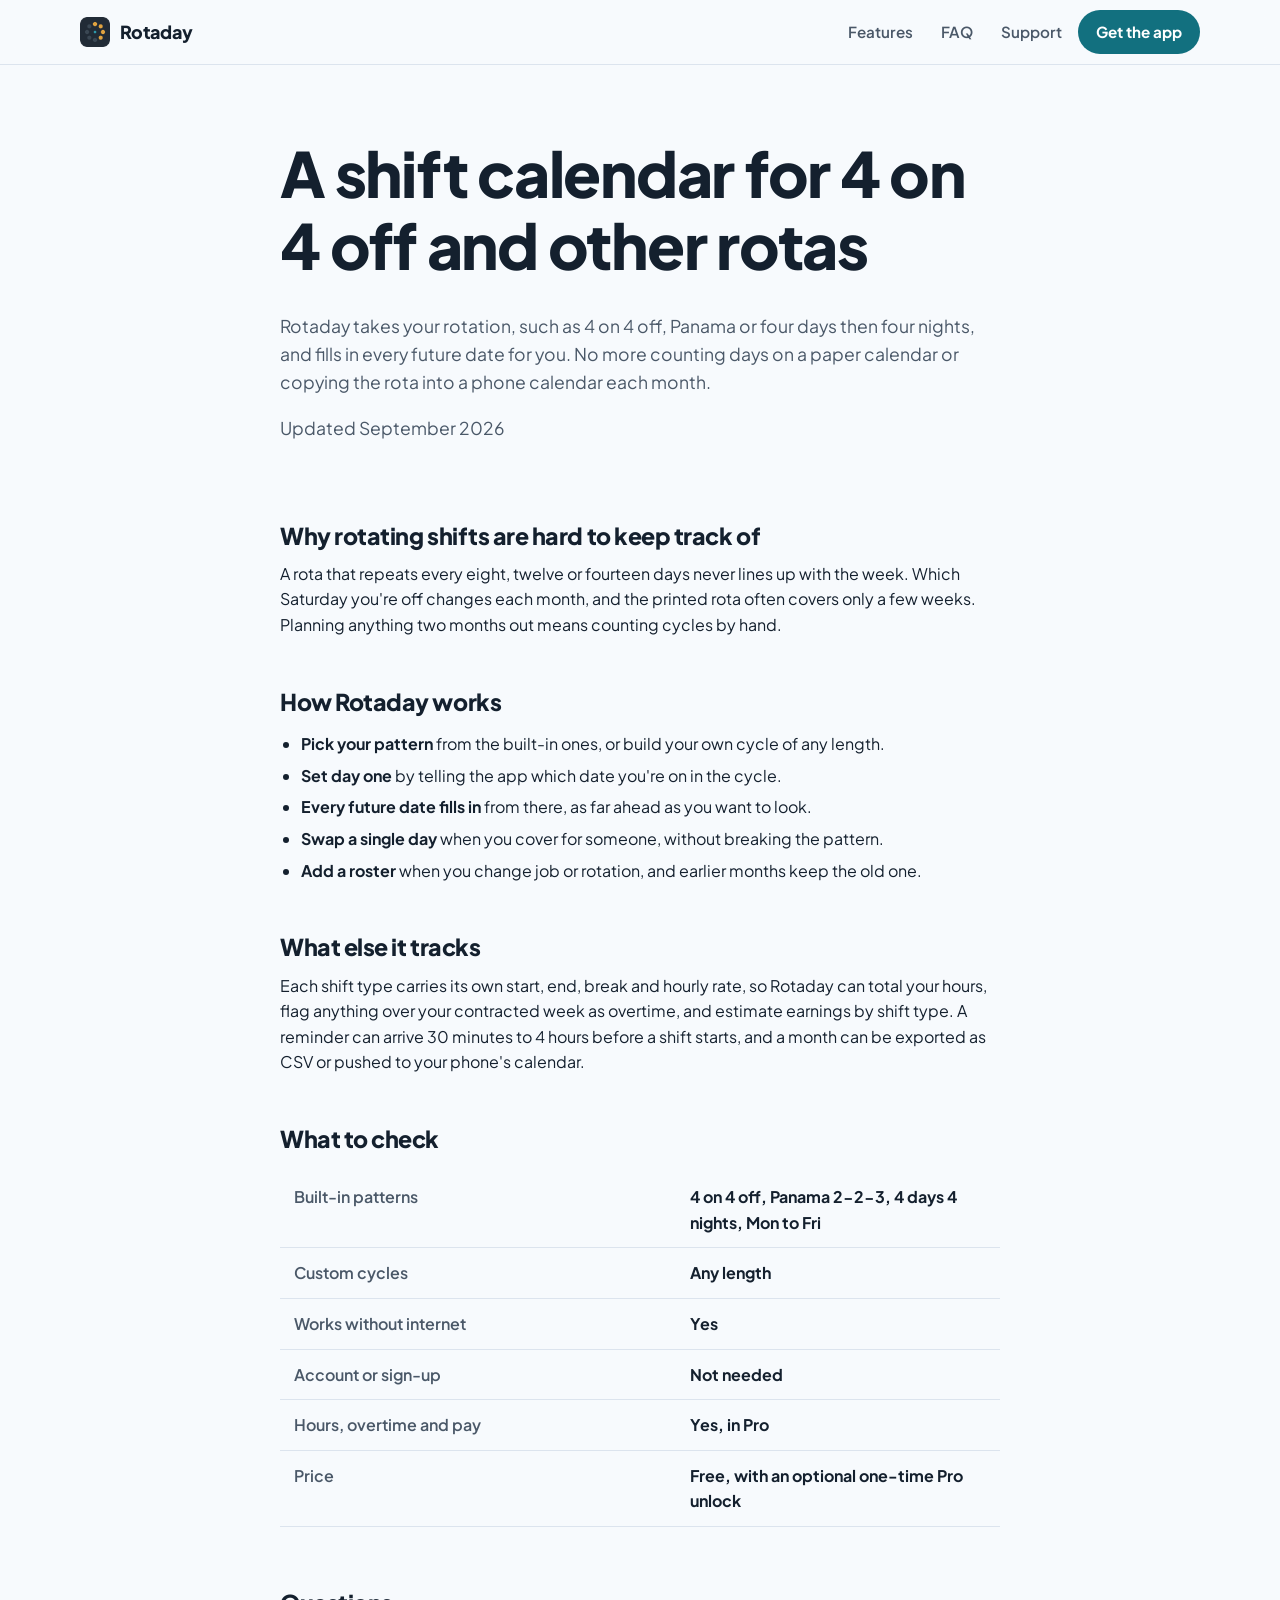
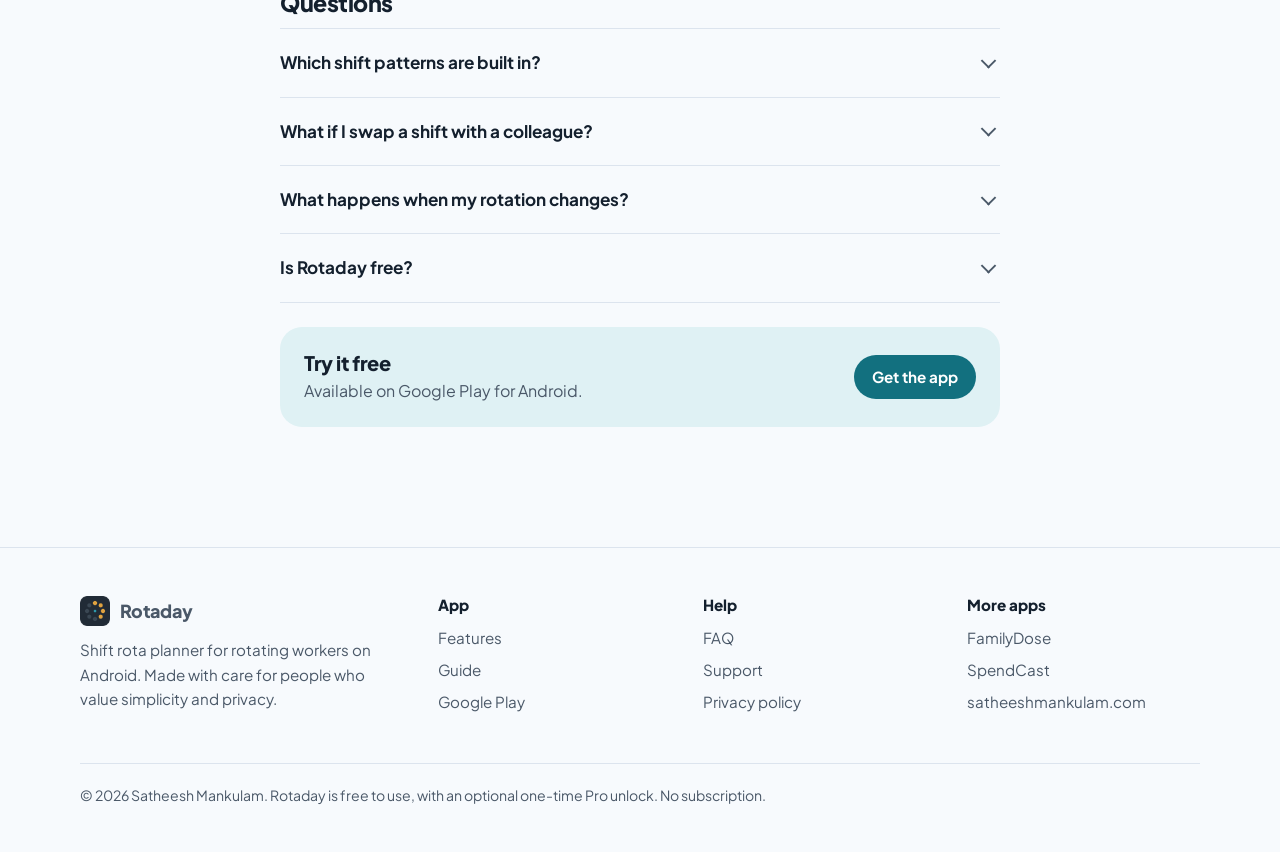
==== 4-on-4-off-shift-calendar-app/index.html @ e4aebf41 "Add files via upload" ====
<!doctype html>
<html lang="en">
<head>
<meta charset="utf-8">
<meta name="viewport" content="width=device-width, initial-scale=1">
<title>A 4 on 4 off shift calendar app for rotating shifts – Rotaday</title>
<meta name="description" content="Rotaday turns your shift pattern into a calendar that runs years ahead: 4 on 4 off, Panama, days and nights. Reminders, hours, overtime and pay. Offline, no account.">
<link rel="canonical" href="https://rotaday.netlify.app/4-on-4-off-shift-calendar-app/">
<meta name="theme-color" content="#F7FAFD" media="(prefers-color-scheme: light)">
<meta name="theme-color" content="#0D1520" media="(prefers-color-scheme: dark)">
<link rel="icon" type="image/png" sizes="48x48" href="/assets/favicon-48.png">
<link rel="apple-touch-icon" href="/assets/apple-touch-icon.png">
<meta property="og:type" content="website">
<meta property="og:site_name" content="Rotaday">
<meta property="og:title" content="A 4 on 4 off shift calendar app for rotating shifts – Rotaday">
<meta property="og:description" content="Rotaday turns your shift pattern into a calendar that runs years ahead: 4 on 4 off, Panama, days and nights. Reminders, hours, overtime and pay. Offline, no account.">
<meta property="og:url" content="https://rotaday.netlify.app/4-on-4-off-shift-calendar-app/">
<meta property="og:image" content="https://rotaday.netlify.app/assets/og-image.png">
<meta name="twitter:card" content="summary_large_image">
<link rel="preconnect" href="https://fonts.googleapis.com">
<link rel="preconnect" href="https://fonts.gstatic.com" crossorigin>
<link rel="stylesheet" href="https://fonts.googleapis.com/css2?family=Plus+Jakarta+Sans:wght@400;600;700;800&display=swap">
<link rel="stylesheet" href="/assets/site.css">
<script src="/assets/analytics.js" defer></script>
<script type="application/ld+json">{"@context": "https://schema.org", "@type": "FAQPage", "mainEntity": [{"@type": "Question", "name": "Which shift patterns are built in?", "acceptedAnswer": {"@type": "Answer", "text": "4 on 4 off, Panama (2-2-3), four days then four nights, and Monday to Friday. You can also build a cycle of any length yourself."}}, {"@type": "Question", "name": "What if I swap a shift with a colleague?", "acceptedAnswer": {"@type": "Answer", "text": "Tap that date and pick a different shift type, or mark it off. Only that day changes; the pattern carries on."}}, {"@type": "Question", "name": "What happens when my rotation changes?", "acceptedAnswer": {"@type": "Answer", "text": "Add a new roster from the date the change starts. Earlier months keep showing the old pattern, so your history stays correct."}}, {"@type": "Question", "name": "Is Rotaday free?", "acceptedAnswer": {"@type": "Answer", "text": "The app is free to use. Reports, which cover hours, overtime and earnings, are part of a one-time Pro unlock, with no subscription."}}]}</script><script type="application/ld+json">{"@context": "https://schema.org", "@type": "Article", "headline": "A shift calendar for 4 on 4 off and other rotas", "description": "Rotaday turns your shift pattern into a calendar that runs years ahead: 4 on 4 off, Panama, days and nights. Reminders, hours, overtime and pay. Offline, no account.", "dateModified": "2026-09-18", "mainEntityOfPage": "https://rotaday.netlify.app/4-on-4-off-shift-calendar-app/", "author": {"@type": "Person", "name": "Satheesh Mankulam", "url": "https://satheeshmankulam.com"}}</script>
</head>
<body>
<a class="skip" href="#main">Skip to content</a>
<header class="site-header">
  <div class="wrap header-row">
    <a class="brand" href="/"><img src="/assets/logo-96.png" alt="" width="30" height="30">Rotaday</a>
    <button class="menu-btn" type="button" aria-expanded="false" aria-controls="site-nav">
      <span class="sr-only">Menu</span>
      <svg width="22" height="22" viewBox="0 0 24 24" fill="none" stroke="currentColor" stroke-width="2.2" stroke-linecap="round" aria-hidden="true"><line x1="4" y1="7" x2="20" y2="7"/><line x1="4" y1="12" x2="20" y2="12"/><line x1="4" y1="17" x2="20" y2="17"/></svg>
    </button>
    <nav class="nav" id="site-nav" aria-label="Main"><a href="/#features">Features</a><a href="/faq/">FAQ</a><a href="/support/">Support</a>
      <a class="btn" href="https://play.google.com/store/apps/details?id=com.satheesh.roster" rel="noopener">Get the app</a>
    </nav>
  </div>
</header>
<main id="main">
  <article>
    <div class="narrow page-head">
      <h1>A shift calendar for 4 on 4 off and other rotas</h1>
      <p class="lead-answer">Rotaday takes your rotation, such as 4 on 4 off, Panama or four days then four nights, and fills in every future date for you. No more counting days on a paper calendar or copying the rota into a phone calendar each month.</p>
      <p class="meta">Updated September 2026</p>
    </div>
    <div class="narrow prose">
      <h2>Why rotating shifts are hard to keep track of</h2><p>A rota that repeats every eight, twelve or fourteen days never lines up with the week. Which Saturday you're off changes each month, and the printed rota often covers only a few weeks. Planning anything two months out means counting cycles by hand.</p><h2>How Rotaday works</h2><ul><li><strong>Pick your pattern</strong> from the built-in ones, or build your own cycle of any length.</li><li><strong>Set day one</strong> by telling the app which date you're on in the cycle.</li><li><strong>Every future date fills in</strong> from there, as far ahead as you want to look.</li><li><strong>Swap a single day</strong> when you cover for someone, without breaking the pattern.</li><li><strong>Add a roster</strong> when you change job or rotation, and earlier months keep the old one.</li></ul><h2>What else it tracks</h2><p>Each shift type carries its own start, end, break and hourly rate, so Rotaday can total your hours, flag anything over your contracted week as overtime, and estimate earnings by shift type. A reminder can arrive 30 minutes to 4 hours before a shift starts, and a month can be exported as CSV or pushed to your phone's calendar.</p>
      <h2>What to check</h2>
      <div class="table-wrap"><table class="checklist"><tbody><tr><th scope="row">Built-in patterns</th><td>4 on 4 off, Panama 2-2-3, 4 days 4 nights, Mon to Fri</td></tr><tr><th scope="row">Custom cycles</th><td>Any length</td></tr><tr><th scope="row">Works without internet</th><td>Yes</td></tr><tr><th scope="row">Account or sign-up</th><td>Not needed</td></tr><tr><th scope="row">Hours, overtime and pay</th><td>Yes, in Pro</td></tr><tr><th scope="row">Price</th><td>Free, with an optional one-time Pro unlock</td></tr></tbody></table></div>
      <h2>Questions</h2>
      <div class="faq"><details><summary>Which shift patterns are built in?</summary><div class="answer"><p>4 on 4 off, Panama (2-2-3), four days then four nights, and Monday to Friday. You can also build a cycle of any length yourself.</p></div></details><details><summary>What if I swap a shift with a colleague?</summary><div class="answer"><p>Tap that date and pick a different shift type, or mark it off. Only that day changes; the pattern carries on.</p></div></details><details><summary>What happens when my rotation changes?</summary><div class="answer"><p>Add a new roster from the date the change starts. Earlier months keep showing the old pattern, so your history stays correct.</p></div></details><details><summary>Is Rotaday free?</summary><div class="answer"><p>The app is free to use. Reports, which cover hours, overtime and earnings, are part of a one-time Pro unlock, with no subscription.</p></div></details></div>
      <div class="contact-card"><div><h2>Try it free</h2><p>Available on Google Play for Android.</p></div>
      <a class="btn" href="https://play.google.com/store/apps/details?id=com.satheesh.roster" rel="noopener">Get the app</a></div>
    </div>
  </article>
</main>
<footer class="site-footer">
  <div class="wrap">
    <div class="footer-grid">
      <div>
        <a class="brand" href="/"><img src="/assets/logo-96.png" alt="" width="30" height="30">Rotaday</a>
        <p class="about" style="margin-top:12px">Shift rota planner for rotating workers on Android. Made with care for people who value simplicity and privacy.</p>
      </div>
      <div><h2>App</h2><ul>
        <li><a href="/#features">Features</a></li>
        <li><a href="/4-on-4-off-shift-calendar-app/">Guide</a></li>
        <li><a href="https://play.google.com/store/apps/details?id=com.satheesh.roster" rel="noopener">Google Play</a></li>
      </ul></div>
      <div><h2>Help</h2><ul>
        <li><a href="/faq/">FAQ</a></li>
        <li><a href="/support/">Support</a></li>
        <li><a href="/privacy/">Privacy policy</a></li>
      </ul></div>
      <div><h2>More apps</h2><ul><li><a href="https://play.google.com/store/apps/details?id=com.familydose.app" rel="noopener">FamilyDose</a></li><li><a href="https://play.google.com/store/apps/details?id=com.satheesh.spendcast" rel="noopener">SpendCast</a></li>
        <li><a href="https://satheeshmankulam.com" rel="noopener">satheeshmankulam.com</a></li>
      </ul></div>
    </div>
    <p class="footer-base">&copy; <span data-year>2026</span> Satheesh Mankulam. Rotaday is free to use, with an optional one-time Pro unlock. No subscription.</p>
  </div>
</footer>
<script src="/assets/site.js" defer></script>
</body>
</html>
---- assets/site.css ----
/* =========================================================
   FamilyDose website — shared styles
   Colours come from the app (blue #2196F3) and the logo (red/green).
   Edit the tokens below to re-theme every page at once.
   ========================================================= */

:root {
  --paper: #F7FAFD;
  --surface: #FFFFFF;
  --ink: #14202E;
  --ink-2: #4A5868;
  --line: #DCE4EE;
  --brand: #2E9AAE;
  --link: #12707F;
  --btn-bg: #12707F;
  --btn-ink: #FFFFFF;
  --tint: #DFF1F4;
  --red: #E53935;
  --green: #2E9E45;
  --band: #0E141B;
  --band-ink: #E7EDF5;
  --band-ink-2: #A9B8C9;

  --font: "Plus Jakarta Sans", system-ui, -apple-system, "Segoe UI", Roboto, sans-serif;
  --font-ml: "Noto Sans Malayalam", "Plus Jakarta Sans", sans-serif;
  --font-hi: "Noto Sans Devanagari", "Plus Jakarta Sans", sans-serif;

  --wrap: 1120px;
  --r-lg: 22px;
  --r-md: 14px;
  --r-sm: 10px;
}

@media (prefers-color-scheme: dark) {
  :root:not([data-theme="light"]) {
    --paper: #0D1520;
    --surface: #152131;
    --ink: #E7EDF5;
    --ink-2: #A3B3C5;
    --line: #243447;
    --link: #5FC3D4;
    --btn-bg: #2E9AAE;
    --btn-ink: #04212A;
    --tint: #123039;
    --red: #FF6B6B;
    --green: #5CCB72;
    --band: #152131;
  }
}
:root[data-theme="dark"] {
  --paper: #0D1520;
  --surface: #152131;
  --ink: #E7EDF5;
  --ink-2: #A3B3C5;
  --line: #243447;
  --link: #5FC3D4;
  --btn-bg: #2E9AAE;
  --btn-ink: #04212A;
  --tint: #123039;
  --red: #FF6B6B;
  --green: #5CCB72;
  --band: #152131;
}

/* ---------- Base ---------- */
*, *::before, *::after { box-sizing: border-box; }
html { -webkit-text-size-adjust: 100%; scroll-behavior: smooth; }
@media (prefers-reduced-motion: reduce) { html { scroll-behavior: auto; } }
body {
  margin: 0;
  background: var(--paper);
  color: var(--ink);
  font-family: var(--font);
  font-size: 1rem;
  line-height: 1.6;
  overflow-x: hidden;
}
img { max-width: 100%; height: auto; display: block; }
a { color: var(--link); text-underline-offset: 3px; }
a:hover { text-decoration-thickness: 2px; }
:focus-visible { outline: 3px solid var(--brand); outline-offset: 3px; border-radius: 6px; }
h1, h2, h3 { line-height: 1.15; letter-spacing: -0.02em; margin: 0 0 0.5em; }
h1 { font-size: clamp(2.3rem, 5.2vw, 3.9rem); font-weight: 800; }
h2 { font-size: clamp(1.7rem, 3.2vw, 2.45rem); font-weight: 800; }
h3 { font-size: 1.25rem; font-weight: 700; }
p { margin: 0 0 1em; }
.wrap { width: min(100% - 40px, var(--wrap)); margin-inline: auto; }
.narrow { width: min(100% - 40px, 720px); margin-inline: auto; }
.muted { color: var(--ink-2); }
.skip {
  position: absolute; left: -999px; top: 8px; padding: 10px 14px;
  background: var(--surface); color: var(--ink); z-index: 100; border-radius: var(--r-sm);
}
.skip:focus { left: 8px; }
.sr-only { position: absolute; width: 1px; height: 1px; overflow: hidden; clip: rect(0 0 0 0); white-space: nowrap; }

/* ---------- Header ---------- */
.site-header {
  position: sticky; top: 0; z-index: 50;
  background: color-mix(in srgb, var(--paper) 88%, transparent);
  backdrop-filter: saturate(1.4) blur(10px);
  -webkit-backdrop-filter: saturate(1.4) blur(10px);
  border-bottom: 1px solid var(--line);
}
.header-row { display: flex; align-items: center; gap: 24px; min-height: 64px; }
.brand { display: flex; align-items: center; gap: 10px; color: var(--ink); text-decoration: none; font-weight: 800; font-size: 1.12rem; letter-spacing: -0.01em; }
.brand img { width: 30px; height: 30px; }
.nav { margin-left: auto; display: flex; align-items: center; gap: 4px; }
.nav a:not(.btn) {
  color: var(--ink-2); text-decoration: none; font-weight: 600; font-size: 0.95rem;
  padding: 8px 12px; border-radius: var(--r-sm);
}
.nav a:not(.btn):hover { color: var(--ink); background: var(--tint); }
.nav a[aria-current="page"] { color: var(--ink); }
.menu-btn { display: none; }

@media (max-width: 820px) {
  .menu-btn {
    display: inline-flex; margin-left: auto; align-items: center; justify-content: center;
    width: 44px; height: 44px; border: 1px solid var(--line); border-radius: var(--r-sm);
    background: var(--surface); color: var(--ink); cursor: pointer;
  }
  .nav {
    display: none; position: absolute; left: 0; right: 0; top: 100%;
    flex-direction: column; align-items: stretch; gap: 0;
    background: var(--paper); border-bottom: 1px solid var(--line); padding: 8px 20px 16px;
  }
  .nav.open { display: flex; }
  .nav a:not(.btn) { padding: 12px 4px; font-size: 1rem; border-radius: 0; border-bottom: 1px solid var(--line); }
  .nav .btn { margin-top: 12px; justify-content: center; }
}

/* ---------- Buttons ---------- */
.btn {
  display: inline-flex; align-items: center; gap: 10px;
  font: inherit; font-weight: 700; font-size: 0.95rem;
  padding: 10px 18px; border-radius: 999px; text-decoration: none; cursor: pointer;
  background: var(--btn-bg); color: var(--btn-ink); border: 0;
}
.btn:hover { filter: brightness(1.06); }
.btn-play {
  background: #000; color: #fff; padding: 10px 22px 10px 16px; border-radius: 14px;
  border: 1px solid #3a3a3a; line-height: 1.1;
}
.btn-play svg { width: 26px; height: 28px; flex: none; }
.btn-play small { display: block; font-size: 0.68rem; font-weight: 600; opacity: 0.85; letter-spacing: 0.02em; }
.btn-play span { font-size: 1.15rem; font-weight: 700; letter-spacing: -0.01em; }

/* ---------- Hero ---------- */
.hero { padding: clamp(40px, 7vw, 88px) 0 clamp(32px, 5vw, 64px); }
.hero-grid { display: grid; grid-template-columns: 1.15fr 0.85fr; gap: clamp(24px, 4vw, 56px); align-items: center; }
.hero h1 { margin-bottom: 0.35em; max-width: 15ch; }
.said-in { margin: 0 0 28px; padding: 0; list-style: none; display: grid; gap: 6px; }
.said-in li { color: var(--ink-2); font-weight: 600; font-size: clamp(1.05rem, 2vw, 1.35rem); line-height: 1.45; }
.said-in li:lang(ml) { font-family: var(--font-ml); }
.said-in li:lang(hi) { font-family: var(--font-hi); }
.hero .lede { font-size: 1.12rem; color: var(--ink-2); max-width: 46ch; margin-bottom: 28px; }
.hero-actions { display: flex; flex-wrap: wrap; align-items: center; gap: 14px 22px; }
.facts { display: flex; flex-wrap: wrap; gap: 8px 18px; margin: 0; padding: 0; list-style: none; font-size: 0.92rem; font-weight: 600; color: var(--ink-2); }
.facts li { display: flex; align-items: center; gap: 6px; }
.facts svg { width: 16px; height: 16px; color: var(--green); flex: none; }
.hero-phone {
  display: block; justify-self: center; width: min(100%, 460px);
  -webkit-mask-image: linear-gradient(to bottom, #000 82%, transparent 100%);
          mask-image: linear-gradient(to bottom, #000 82%, transparent 100%);
}
@media (max-width: 820px) {
  .hero-grid { grid-template-columns: 1fr; }
  .hero-phone { width: min(100%, 340px); order: 2; }
}

/* ---------- Sections ---------- */
.section { padding: clamp(56px, 8vw, 104px) 0; }
.section-head { max-width: 640px; margin-bottom: clamp(28px, 4vw, 48px); }
.section-head p { font-size: 1.08rem; color: var(--ink-2); margin: 0; }

/* Features grouped by the app's own tabs */
.tab-groups { display: grid; gap: 0; border-top: 1px solid var(--line); }
.tab-group {
  display: grid; grid-template-columns: 220px 1fr 1fr; gap: 12px 40px;
  padding: 28px 0; border-bottom: 1px solid var(--line); align-items: start;
}
.tab-name { display: flex; align-items: center; gap: 12px; font-weight: 800; font-size: 1.2rem; }
.tab-icon {
  width: 40px; height: 40px; border-radius: 12px; display: grid; place-items: center;
  background: var(--tint); color: var(--brand); flex: none;
}
.tab-icon svg { width: 20px; height: 20px; }
.tab-group p { margin: 0; color: var(--ink-2); }
.tab-group ul { margin: 0; padding-left: 1.1em; }
.tab-group li { margin-bottom: 4px; }
.tab-group li::marker { color: var(--brand); }
@media (max-width: 900px) {
  .tab-group { grid-template-columns: 1fr; gap: 10px; }
}

/* Screens */
.screens {
  display: grid; grid-template-columns: repeat(3, 1fr); gap: 20px;
}
.screens figure { margin: 0; }
.screens img { border-radius: var(--r-md); border: 1px solid var(--line); aspect-ratio: 9 / 16; object-fit: cover; width: 100%; }
@media (max-width: 820px) {
  .screens {
    grid-template-columns: none; grid-auto-flow: column; grid-auto-columns: 62%;
    overflow-x: auto; scroll-snap-type: x mandatory; padding-bottom: 12px;
    margin-inline: -20px; padding-inline: 20px; scroll-padding-inline: 20px;
  }
  .screens figure { scroll-snap-align: start; }
}

/* Privacy band */
.band { background: var(--band); color: var(--band-ink); }
:root[data-theme="dark"] .band { border-block: 1px solid var(--line); }
@media (prefers-color-scheme: dark) { :root:not([data-theme="light"]) .band { border-block: 1px solid var(--line); } }
.band h2 { max-width: 20ch; }
.band p, .band li { color: var(--band-ink-2); }
.band a { color: #9FD2FB; }
.band-grid { display: grid; grid-template-columns: 1.2fr 1fr; gap: 48px; align-items: end; }
.promise { list-style: none; margin: 0; padding: 0; display: grid; gap: 18px; }
.promise li { padding-left: 34px; position: relative; }
.promise strong { color: var(--band-ink); display: block; font-size: 1.05rem; }
.promise li::before {
  content: ""; position: absolute; left: 0; top: 5px; width: 20px; height: 20px; border-radius: 50%;
  background: #2E9E45 url("data:image/svg+xml,%3Csvg xmlns='http://www.w3.org/2000/svg' viewBox='0 0 24 24' fill='none' stroke='white' stroke-width='3.2' stroke-linecap='round' stroke-linejoin='round'%3E%3Cpolyline points='20 6 9 17 4 12'/%3E%3C/svg%3E") center / 12px no-repeat;
}
@media (max-width: 820px) { .band-grid { grid-template-columns: 1fr; gap: 28px; } }

/* Steps (a real sequence, so numbers carry meaning) */
.steps { list-style: none; counter-reset: step; margin: 0; padding: 0; display: grid; grid-template-columns: repeat(4, 1fr); gap: 24px; }
.steps li { counter-increment: step; }
.steps li::before {
  content: counter(step); display: grid; place-items: center; width: 36px; height: 36px; border-radius: 50%;
  background: var(--btn-bg); color: var(--btn-ink); font-weight: 800; margin-bottom: 14px;
}
.steps h3 { font-size: 1.08rem; margin-bottom: 6px; }
.steps p { color: var(--ink-2); margin: 0; font-size: 0.97rem; }
@media (max-width: 900px) { .steps { grid-template-columns: 1fr 1fr; } }
@media (max-width: 520px) { .steps { grid-template-columns: 1fr; } }

.video-row {
  margin-top: 40px; display: flex; flex-wrap: wrap; align-items: center; justify-content: space-between; gap: 16px;
  padding: 20px 24px; border: 1px solid var(--line); border-radius: var(--r-lg); background: var(--surface);
}
.video-row p { margin: 0; }

/* FAQ (native details/summary: keyboard + screen-reader friendly) */
.faq { border-top: 1px solid var(--line); }
.faq details { border-bottom: 1px solid var(--line); }
.faq summary {
  list-style: none; cursor: pointer; padding: 20px 40px 20px 0; position: relative;
  font-weight: 700; font-size: 1.07rem;
}
.faq summary::-webkit-details-marker { display: none; }
.faq summary::after {
  content: ""; position: absolute; right: 6px; top: 50%; width: 11px; height: 11px;
  border-right: 2.5px solid var(--ink-2); border-bottom: 2.5px solid var(--ink-2);
  transform: translateY(-70%) rotate(45deg); transition: transform .2s ease;
}
.faq details[open] summary::after { transform: translateY(-30%) rotate(-135deg); }
@media (prefers-reduced-motion: reduce) { .faq summary::after { transition: none; } }
.faq .answer { padding: 0 0 20px; color: var(--ink-2); max-width: 68ch; }
.faq .answer p:last-child { margin-bottom: 0; }

/* CTA */
.cta { text-align: center; }
.cta img { width: 72px; height: 72px; margin: 0 auto 18px; }
.cta p { color: var(--ink-2); max-width: 44ch; margin: 0 auto 26px; }
.cta .btn-play { margin: 0 auto; }

/* ---------- Inner pages ---------- */
.page-head { padding: clamp(40px, 6vw, 72px) 0 12px; }
.page-head p { font-size: 1.1rem; color: var(--ink-2); max-width: 60ch; }
.prose { padding-bottom: clamp(56px, 8vw, 96px); }
.prose h2 { font-size: 1.45rem; margin-top: 2.2em; }
.prose h3 { margin-top: 1.6em; }
.prose p, .prose li { max-width: 68ch; }
.prose ul, .prose ol { padding-left: 1.3em; }
.prose li { margin-bottom: 6px; }
.meta { font-size: 0.92rem; color: var(--ink-2); }
.note {
  border: 1px solid var(--line); background: var(--surface); border-radius: var(--r-md);
  padding: 18px 20px; margin: 24px 0;
}
.note p:last-child { margin-bottom: 0; }
.contact-card {
  display: flex; flex-wrap: wrap; align-items: center; justify-content: space-between; gap: 16px;
  background: var(--tint); border-radius: var(--r-lg); padding: 24px; margin: 24px 0;
}
.contact-card h2 { margin: 0 0 4px; font-size: 1.25rem; }
.contact-card p { margin: 0; color: var(--ink-2); }
.toc { display: flex; flex-wrap: wrap; gap: 8px; margin: 20px 0 0; padding: 0; list-style: none; }
.toc a {
  display: inline-block; padding: 7px 14px; border-radius: 999px; border: 1px solid var(--line);
  background: var(--surface); color: var(--ink); text-decoration: none; font-weight: 600; font-size: 0.92rem;
}
.toc a:hover { border-color: var(--brand); }

/* Changelog */
.release { border-top: 1px solid var(--line); padding: 28px 0; display: grid; grid-template-columns: 180px 1fr; gap: 12px 32px; }
.release h2 { font-size: 1.35rem; margin: 0; }
.release .when { color: var(--ink-2); font-size: 0.95rem; margin: 4px 0 0; }
.release h3 { font-size: 1rem; margin: 0 0 6px; }
.release ul { margin: 0 0 16px; padding-left: 1.2em; }
.current { display: inline-block; margin-top: 8px; font-size: 0.8rem; font-weight: 700; padding: 3px 10px; border-radius: 999px; background: var(--tint); color: var(--link); }
@media (max-width: 640px) { .release { grid-template-columns: 1fr; } }

/* Blog */
.posts { list-style: none; margin: 0; padding: 0; border-top: 1px solid var(--line); }
.posts li { border-bottom: 1px solid var(--line); }
.posts a { display: block; padding: 26px 0; text-decoration: none; color: inherit; }
.posts a:hover h2 { color: var(--link); }
.posts h2 { font-size: 1.35rem; margin: 0 0 6px; }
.posts p { color: var(--ink-2); margin: 0 0 8px; max-width: 64ch; }
.posts .meta { margin: 0; }

/* ---------- Footer ---------- */
.site-footer { border-top: 1px solid var(--line); padding: 48px 0 32px; font-size: 0.95rem; }
.footer-grid { display: grid; grid-template-columns: 1.4fr 1fr 1fr 1fr; gap: 32px; }
.footer-grid h2 { font-size: 0.95rem; letter-spacing: 0; margin: 0 0 12px; }
.footer-grid ul { list-style: none; margin: 0; padding: 0; display: grid; gap: 8px; }
.footer-grid a { color: var(--ink-2); text-decoration: none; }
.footer-grid a:hover { color: var(--ink); text-decoration: underline; }
.footer-grid .about { color: var(--ink-2); max-width: 34ch; }
.footer-base { margin-top: 36px; padding-top: 20px; border-top: 1px solid var(--line); color: var(--ink-2); font-size: 0.88rem; }
@media (max-width: 820px) { .footer-grid { grid-template-columns: 1fr 1fr; } .footer-grid > :first-child { grid-column: 1 / -1; } }

/* ---------- About the developer ---------- */
.about-dev { border-top: 1px solid var(--line); }
.about-grid { display: grid; grid-template-columns: 1.2fr 1fr; gap: 48px; align-items: start; }
.eyebrow-plain { font-weight: 700; color: var(--ink-2); margin: 0 0 6px; }
.about-dev p { color: var(--ink-2); max-width: 60ch; }
.dev-links { display: flex; align-items: center; gap: 18px; flex-wrap: wrap; margin-top: 20px; }
.about-dev h3 { font-size: 1.05rem; margin-bottom: 12px; }
.app-list { list-style: none; margin: 0; padding: 0; display: grid; gap: 10px; }
.app-list a { display: flex; flex-direction: column; padding: 14px 16px; border: 1px solid var(--line); border-radius: var(--r-md);
  background: var(--surface); text-decoration: none; color: var(--ink); }
.app-list a:hover { border-color: var(--brand); }
.app-list a[aria-current="page"] { border-color: var(--brand); background: var(--tint); }
.app-list span { color: var(--ink-2); font-size: 0.92rem; }
@media (max-width: 820px) { .about-grid { grid-template-columns: 1fr; gap: 28px; } }

/* ---------- Guide pages ---------- */
.lead-answer { font-size: 1.18rem; color: var(--ink); max-width: 60ch; }
.guide-link { margin-top: 28px; font-weight: 700; }
.table-wrap { overflow-x: auto; }
.checklist { width: 100%; border-collapse: collapse; margin: 8px 0 12px; }
.checklist th, .checklist td { text-align: left; padding: 12px 14px; border-bottom: 1px solid var(--line); vertical-align: top; }
.checklist th { font-weight: 600; color: var(--ink-2); width: 55%; }
.checklist td { font-weight: 700; }
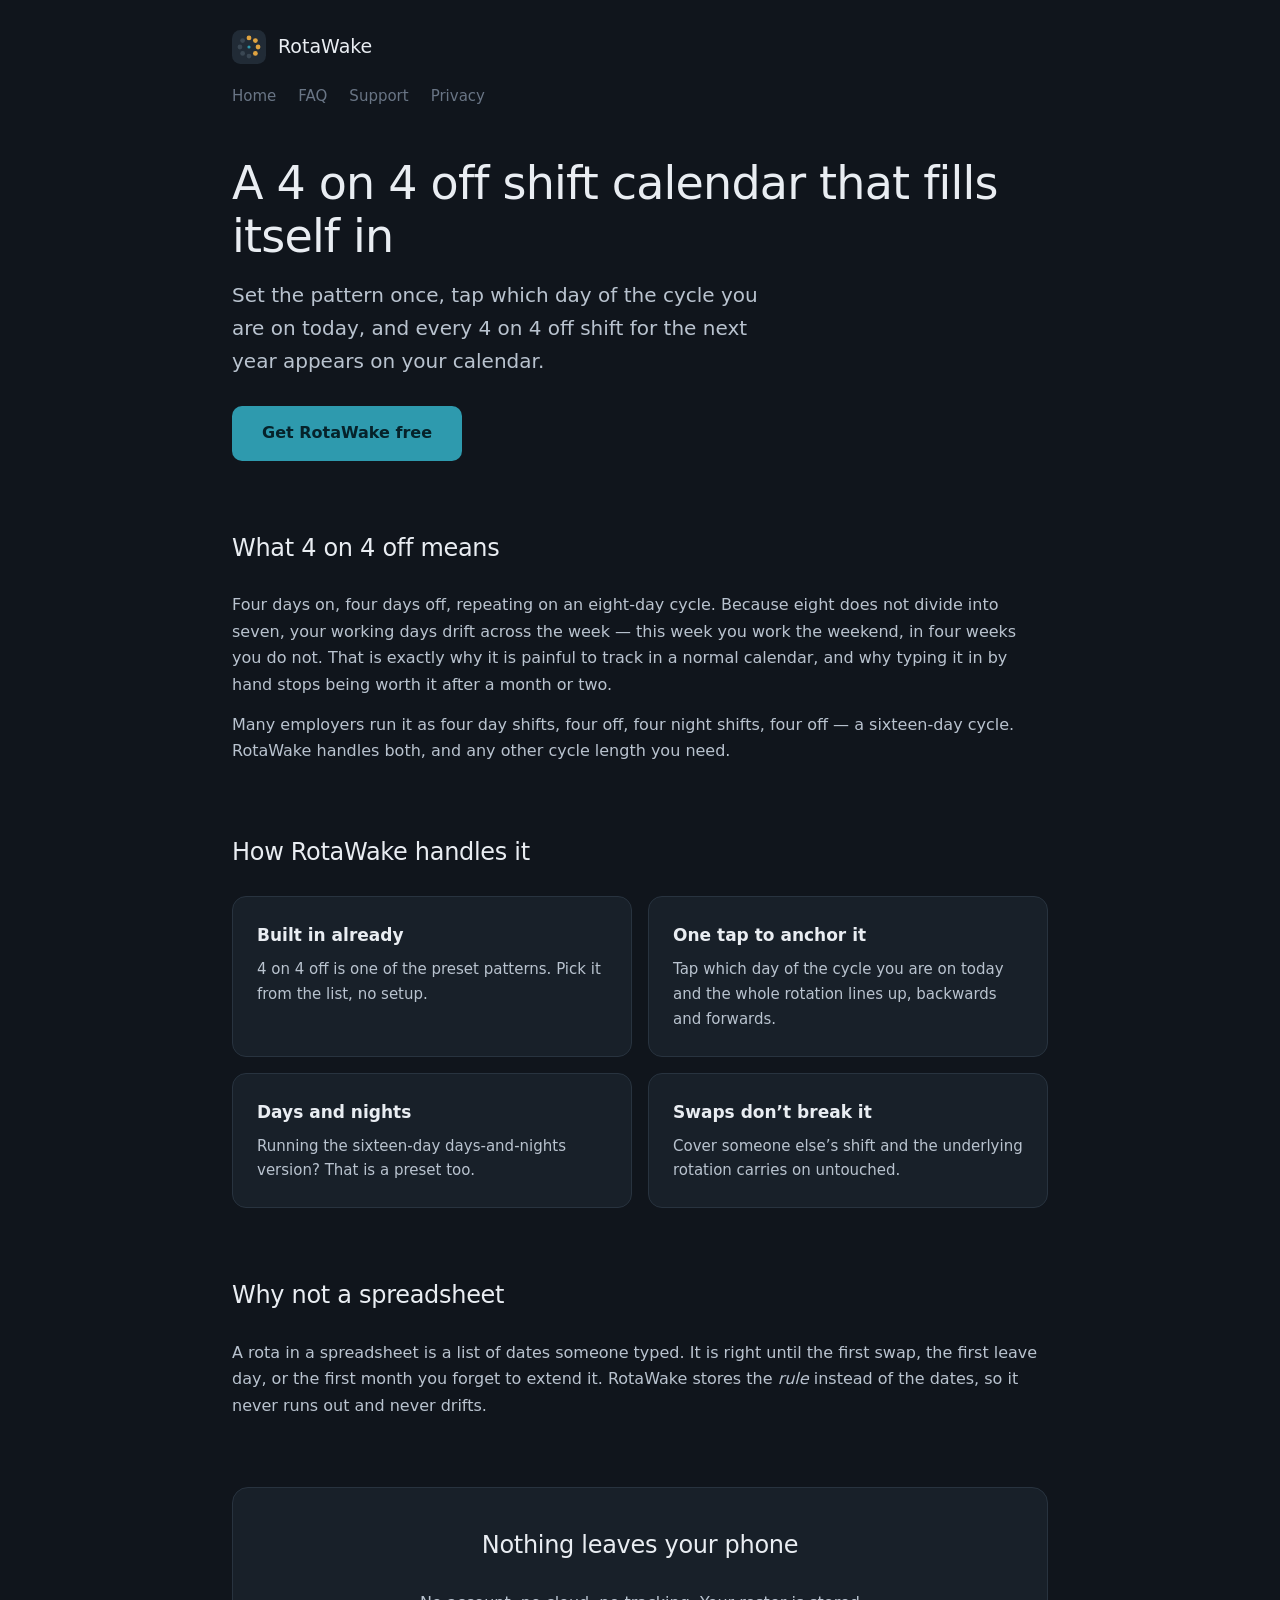
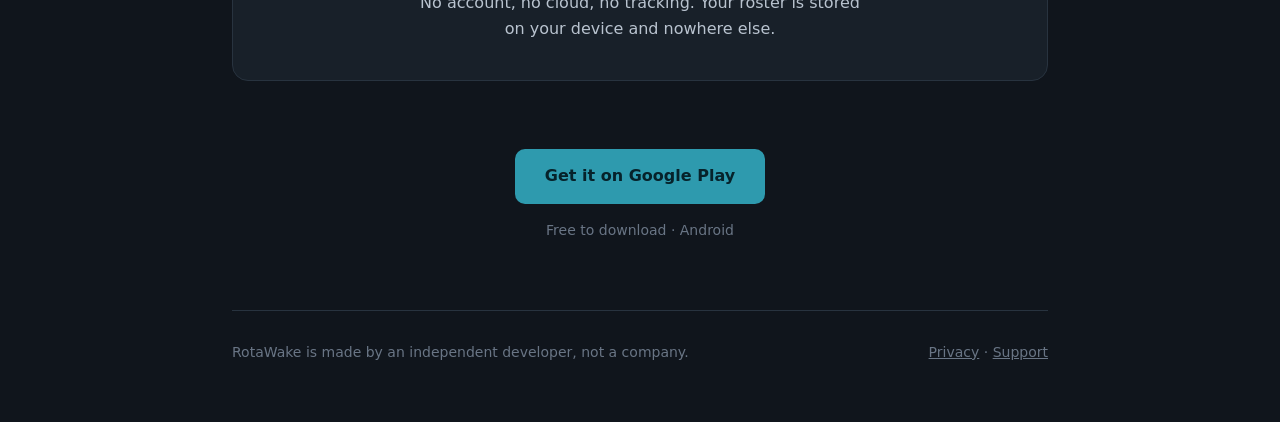
==== commit e3d8bdd9: "Add files via upload" ====
--- a/4-on-4-off-shift-calendar-app/index.html
+++ b/4-on-4-off-shift-calendar-app/index.html
@@ -1,85 +1,121 @@
 <!doctype html>
 <html lang="en">
 <head>
-<meta charset="utf-8">
-<meta name="viewport" content="width=device-width, initial-scale=1">
-<title>A 4 on 4 off shift calendar app for rotating shifts – Rotaday</title>
-<meta name="description" content="Rotaday turns your shift pattern into a calendar that runs years ahead: 4 on 4 off, Panama, days and nights. Reminders, hours, overtime and pay. Offline, no account.">
-<link rel="canonical" href="https://rotaday.netlify.app/4-on-4-off-shift-calendar-app/">
-<meta name="theme-color" content="#F7FAFD" media="(prefers-color-scheme: light)">
-<meta name="theme-color" content="#0D1520" media="(prefers-color-scheme: dark)">
-<link rel="icon" type="image/png" sizes="48x48" href="/assets/favicon-48.png">
-<link rel="apple-touch-icon" href="/assets/apple-touch-icon.png">
-<meta property="og:type" content="website">
-<meta property="og:site_name" content="Rotaday">
-<meta property="og:title" content="A 4 on 4 off shift calendar app for rotating shifts – Rotaday">
-<meta property="og:description" content="Rotaday turns your shift pattern into a calendar that runs years ahead: 4 on 4 off, Panama, days and nights. Reminders, hours, overtime and pay. Offline, no account.">
-<meta property="og:url" content="https://rotaday.netlify.app/4-on-4-off-shift-calendar-app/">
-<meta property="og:image" content="https://rotaday.netlify.app/assets/og-image.png">
-<meta name="twitter:card" content="summary_large_image">
-<link rel="preconnect" href="https://fonts.googleapis.com">
-<link rel="preconnect" href="https://fonts.gstatic.com" crossorigin>
-<link rel="stylesheet" href="https://fonts.googleapis.com/css2?family=Plus+Jakarta+Sans:wght@400;600;700;800&display=swap">
-<link rel="stylesheet" href="/assets/site.css">
-<script src="/assets/analytics.js" defer></script>
-<script type="application/ld+json">{"@context": "https://schema.org", "@type": "FAQPage", "mainEntity": [{"@type": "Question", "name": "Which shift patterns are built in?", "acceptedAnswer": {"@type": "Answer", "text": "4 on 4 off, Panama (2-2-3), four days then four nights, and Monday to Friday. You can also build a cycle of any length yourself."}}, {"@type": "Question", "name": "What if I swap a shift with a colleague?", "acceptedAnswer": {"@type": "Answer", "text": "Tap that date and pick a different shift type, or mark it off. Only that day changes; the pattern carries on."}}, {"@type": "Question", "name": "What happens when my rotation changes?", "acceptedAnswer": {"@type": "Answer", "text": "Add a new roster from the date the change starts. Earlier months keep showing the old pattern, so your history stays correct."}}, {"@type": "Question", "name": "Is Rotaday free?", "acceptedAnswer": {"@type": "Answer", "text": "The app is free to use. Reports, which cover hours, overtime and earnings, are part of a one-time Pro unlock, with no subscription."}}]}</script><script type="application/ld+json">{"@context": "https://schema.org", "@type": "Article", "headline": "A shift calendar for 4 on 4 off and other rotas", "description": "Rotaday turns your shift pattern into a calendar that runs years ahead: 4 on 4 off, Panama, days and nights. Reminders, hours, overtime and pay. Offline, no account.", "dateModified": "2026-09-18", "mainEntityOfPage": "https://rotaday.netlify.app/4-on-4-off-shift-calendar-app/", "author": {"@type": "Person", "name": "Satheesh Mankulam", "url": "https://satheeshmankulam.com"}}</script>
+<meta charset="UTF-8" />
+<meta name="viewport" content="width=device-width, initial-scale=1" />
+<title>4 on 4 off shift calendar app — RotaWake</title>
+<meta name="description" content="A 4 on 4 off shift calendar that fills itself in. Set the pattern once and see every shift for the next year. Free, offline, no account." />
+<meta name="theme-color" content="#10151C" />
+<link rel="canonical" href="https://rotawake.netlify.app/4-on-4-off-shift-calendar-app/" />
+<meta property="og:title" content="4 on 4 off shift calendar app — RotaWake" />
+<meta property="og:description" content="A 4 on 4 off shift calendar that fills itself in. Set the pattern once and see every shift for the next year. Free, offline, no account." />
+<meta property="og:type" content="website" />
+<meta property="og:url" content="https://rotawake.netlify.app/4-on-4-off-shift-calendar-app/" />
+<meta property="og:image" content="https://rotawake.netlify.app/assets/og-image.png" />
+<meta name="twitter:card" content="summary_large_image" />
+
+<style>
+:root{color-scheme:dark;--bg:#10151C;--card:#182029;--line:#28333F;
+ --ink:#E9EDF2;--dim:#B9C3CF;--mute:#697585;--teal:#2E9AAE;--amber:#E0A340}
+*{margin:0;padding:0;box-sizing:border-box;-webkit-tap-highlight-color:transparent}
+body{background:var(--bg);color:var(--ink);line-height:1.65;
+ font-family:system-ui,-apple-system,"Segoe UI",Roboto,sans-serif}
+.wrap{max-width:860px;margin:0 auto;padding:0 22px}
+a{color:var(--teal)}
+header{padding:30px 0 0}
+.brand{display:flex;align-items:center;gap:12px;text-decoration:none;width:max-content}
+.brand span{font-size:19px;font-weight:500;color:var(--ink)}
+nav.top{display:flex;gap:22px;margin-top:20px;flex-wrap:wrap}
+nav.top a{color:var(--mute);text-decoration:none;font-size:15px}
+nav.top a:hover,nav.top a[aria-current]{color:var(--ink)}
+h1{font-size:clamp(30px,6vw,46px);font-weight:500;letter-spacing:-0.8px;line-height:1.16;margin:0 0 16px}
+h2{font-size:24px;font-weight:500;letter-spacing:-0.3px;margin:0 0 24px}
+h3{font-size:17px;font-weight:600;margin:0 0 8px}
+p,li{color:var(--dim)}
+.lede{font-size:clamp(17px,2.4vw,20px);max-width:560px}
+section{padding-bottom:68px}
+.hero{padding:62px 0 58px;text-align:center}
+.hero .lede{margin:0 auto 34px}
+.cta{display:inline-block;background:var(--teal);color:#06222A;font-size:16px;font-weight:600;
+ text-decoration:none;padding:14px 30px;border-radius:10px}
+.cta:active{opacity:.75}
+.cta-note{color:var(--mute);font-size:14px;margin-top:15px}
+.grid{display:grid;gap:16px;grid-template-columns:repeat(auto-fit,minmax(330px,1fr))}
+.card{background:var(--card);border:1px solid var(--line);border-radius:14px;padding:24px}
+.card p{font-size:15px}
+.dot{width:9px;height:9px;border-radius:50%;display:inline-block;margin-right:9px;vertical-align:middle}
+.band{background:var(--card);border:1px solid var(--line);border-radius:16px;
+ padding:38px 30px;text-align:center;margin-bottom:68px}
+.band p{max-width:460px;margin:0 auto}
+.price{color:var(--amber);font-weight:600}
+ul{padding-left:20px}li{margin-bottom:8px}
+.qa{border-bottom:1px solid var(--line);padding:22px 0}
+.qa:last-child{border-bottom:none}
+.qa h3{color:var(--ink);font-size:18px;font-weight:600;margin-bottom:8px}
+.callout{background:var(--card);border:1px solid var(--line);border-radius:12px;
+ padding:20px 22px;margin:26px 0}
+.callout p{color:var(--ink);margin:0}
+.updated{color:var(--mute);font-size:14px;margin-bottom:38px}
+footer{border-top:1px solid var(--line);padding:30px 0 58px;color:var(--mute);font-size:14px;
+ display:flex;flex-wrap:wrap;gap:10px 20px;justify-content:space-between}
+footer a{color:var(--mute)}
+.center{text-align:center}
+</style>
 </head>
 <body>
-<a class="skip" href="#main">Skip to content</a>
-<header class="site-header">
-  <div class="wrap header-row">
-    <a class="brand" href="/"><img src="/assets/logo-96.png" alt="" width="30" height="30">Rotaday</a>
-    <button class="menu-btn" type="button" aria-expanded="false" aria-controls="site-nav">
-      <span class="sr-only">Menu</span>
-      <svg width="22" height="22" viewBox="0 0 24 24" fill="none" stroke="currentColor" stroke-width="2.2" stroke-linecap="round" aria-hidden="true"><line x1="4" y1="7" x2="20" y2="7"/><line x1="4" y1="12" x2="20" y2="12"/><line x1="4" y1="17" x2="20" y2="17"/></svg>
-    </button>
-    <nav class="nav" id="site-nav" aria-label="Main"><a href="/#features">Features</a><a href="/faq/">FAQ</a><a href="/support/">Support</a>
-      <a class="btn" href="https://play.google.com/store/apps/details?id=com.satheesh.roster" rel="noopener">Get the app</a>
-    </nav>
+<div class="wrap">
+<header>
+  <a class="brand" href="/"><svg width="34" height="34" viewBox="0 0 64 64" aria-hidden="true">
+ <rect width="64" height="64" rx="16" fill="#212B36"/>
+ <circle cx="32" cy="15" r="4.5" fill="#E0A340"/><circle cx="44.02" cy="19.98" r="4.5" fill="#E0A340"/>
+ <circle cx="49" cy="32" r="4.5" fill="#E0A340"/><circle cx="44.02" cy="44.02" r="4.5" fill="#E0A340"/>
+ <circle cx="32" cy="49" r="4.5" fill="#3A4753"/><circle cx="19.98" cy="44.02" r="4.5" fill="#3A4753"/>
+ <circle cx="15" cy="32" r="4.5" fill="#3A4753"/><circle cx="19.98" cy="19.98" r="4.5" fill="#3A4753"/>
+ <circle cx="32" cy="32" r="3" fill="#2E9AAE"/></svg><span>RotaWake</span></a>
+  <nav class="top"><a href="/">Home</a><a href="/faq/">FAQ</a><a href="/support/">Support</a><a href="/privacy/">Privacy</a></nav>
+</header>
+
+<section style="padding-top:48px">
+  <h1>A 4 on 4 off shift calendar that fills itself in</h1>
+  <p class="lede">Set the pattern once, tap which day of the cycle you are on today, and every 4 on 4 off shift for the next year appears on your calendar.</p>
+  <p style="margin-top:28px"><a class="cta" href="https://play.google.com/store/apps/details?id=com.satheesh.roster">Get RotaWake free</a></p>
+</section>
+
+<section>
+  <h2>What 4 on 4 off means</h2>
+  <p>Four days on, four days off, repeating on an eight-day cycle. Because eight does not divide into seven, your working days drift across the week &mdash; this week you work the weekend, in four weeks you do not. That is exactly why it is painful to track in a normal calendar, and why typing it in by hand stops being worth it after a month or two.</p>
+  <p style="margin-top:14px">Many employers run it as four day shifts, four off, four night shifts, four off &mdash; a sixteen-day cycle. RotaWake handles both, and any other cycle length you need.</p>
+</section>
+
+<section>
+  <h2>How RotaWake handles it</h2>
+  <div class="grid">
+    <div class="card"><h3>Built in already</h3><p>4 on 4 off is one of the preset patterns. Pick it from the list, no setup.</p></div>
+    <div class="card"><h3>One tap to anchor it</h3><p>Tap which day of the cycle you are on today and the whole rotation lines up, backwards and forwards.</p></div>
+    <div class="card"><h3>Days and nights</h3><p>Running the sixteen-day days-and-nights version? That is a preset too.</p></div>
+    <div class="card"><h3>Swaps don&rsquo;t break it</h3><p>Cover someone else&rsquo;s shift and the underlying rotation carries on untouched.</p></div>
   </div>
-</header>
-<main id="main">
-  <article>
-    <div class="narrow page-head">
-      <h1>A shift calendar for 4 on 4 off and other rotas</h1>
-      <p class="lead-answer">Rotaday takes your rotation, such as 4 on 4 off, Panama or four days then four nights, and fills in every future date for you. No more counting days on a paper calendar or copying the rota into a phone calendar each month.</p>
-      <p class="meta">Updated September 2026</p>
-    </div>
-    <div class="narrow prose">
-      <h2>Why rotating shifts are hard to keep track of</h2><p>A rota that repeats every eight, twelve or fourteen days never lines up with the week. Which Saturday you're off changes each month, and the printed rota often covers only a few weeks. Planning anything two months out means counting cycles by hand.</p><h2>How Rotaday works</h2><ul><li><strong>Pick your pattern</strong> from the built-in ones, or build your own cycle of any length.</li><li><strong>Set day one</strong> by telling the app which date you're on in the cycle.</li><li><strong>Every future date fills in</strong> from there, as far ahead as you want to look.</li><li><strong>Swap a single day</strong> when you cover for someone, without breaking the pattern.</li><li><strong>Add a roster</strong> when you change job or rotation, and earlier months keep the old one.</li></ul><h2>What else it tracks</h2><p>Each shift type carries its own start, end, break and hourly rate, so Rotaday can total your hours, flag anything over your contracted week as overtime, and estimate earnings by shift type. A reminder can arrive 30 minutes to 4 hours before a shift starts, and a month can be exported as CSV or pushed to your phone's calendar.</p>
-      <h2>What to check</h2>
-      <div class="table-wrap"><table class="checklist"><tbody><tr><th scope="row">Built-in patterns</th><td>4 on 4 off, Panama 2-2-3, 4 days 4 nights, Mon to Fri</td></tr><tr><th scope="row">Custom cycles</th><td>Any length</td></tr><tr><th scope="row">Works without internet</th><td>Yes</td></tr><tr><th scope="row">Account or sign-up</th><td>Not needed</td></tr><tr><th scope="row">Hours, overtime and pay</th><td>Yes, in Pro</td></tr><tr><th scope="row">Price</th><td>Free, with an optional one-time Pro unlock</td></tr></tbody></table></div>
-      <h2>Questions</h2>
-      <div class="faq"><details><summary>Which shift patterns are built in?</summary><div class="answer"><p>4 on 4 off, Panama (2-2-3), four days then four nights, and Monday to Friday. You can also build a cycle of any length yourself.</p></div></details><details><summary>What if I swap a shift with a colleague?</summary><div class="answer"><p>Tap that date and pick a different shift type, or mark it off. Only that day changes; the pattern carries on.</p></div></details><details><summary>What happens when my rotation changes?</summary><div class="answer"><p>Add a new roster from the date the change starts. Earlier months keep showing the old pattern, so your history stays correct.</p></div></details><details><summary>Is Rotaday free?</summary><div class="answer"><p>The app is free to use. Reports, which cover hours, overtime and earnings, are part of a one-time Pro unlock, with no subscription.</p></div></details></div>
-      <div class="contact-card"><div><h2>Try it free</h2><p>Available on Google Play for Android.</p></div>
-      <a class="btn" href="https://play.google.com/store/apps/details?id=com.satheesh.roster" rel="noopener">Get the app</a></div>
-    </div>
-  </article>
-</main>
-<footer class="site-footer">
-  <div class="wrap">
-    <div class="footer-grid">
-      <div>
-        <a class="brand" href="/"><img src="/assets/logo-96.png" alt="" width="30" height="30">Rotaday</a>
-        <p class="about" style="margin-top:12px">Shift rota planner for rotating workers on Android. Made with care for people who value simplicity and privacy.</p>
-      </div>
-      <div><h2>App</h2><ul>
-        <li><a href="/#features">Features</a></li>
-        <li><a href="/4-on-4-off-shift-calendar-app/">Guide</a></li>
-        <li><a href="https://play.google.com/store/apps/details?id=com.satheesh.roster" rel="noopener">Google Play</a></li>
-      </ul></div>
-      <div><h2>Help</h2><ul>
-        <li><a href="/faq/">FAQ</a></li>
-        <li><a href="/support/">Support</a></li>
-        <li><a href="/privacy/">Privacy policy</a></li>
-      </ul></div>
-      <div><h2>More apps</h2><ul><li><a href="https://play.google.com/store/apps/details?id=com.familydose.app" rel="noopener">FamilyDose</a></li><li><a href="https://play.google.com/store/apps/details?id=com.satheesh.spendcast" rel="noopener">SpendCast</a></li>
-        <li><a href="https://satheeshmankulam.com" rel="noopener">satheeshmankulam.com</a></li>
-      </ul></div>
-    </div>
-    <p class="footer-base">&copy; <span data-year>2026</span> Satheesh Mankulam. Rotaday is free to use, with an optional one-time Pro unlock. No subscription.</p>
-  </div>
+</section>
+
+<section>
+  <h2>Why not a spreadsheet</h2>
+  <p>A rota in a spreadsheet is a list of dates someone typed. It is right until the first swap, the first leave day, or the first month you forget to extend it. RotaWake stores the <i>rule</i> instead of the dates, so it never runs out and never drifts.</p>
+</section>
+
+<div class="band">
+  <h2>Nothing leaves your phone</h2>
+  <p>No account, no cloud, no tracking. Your roster is stored on your device and nowhere else.</p>
+</div>
+
+<section class="center">
+  <a class="cta" href="https://play.google.com/store/apps/details?id=com.satheesh.roster">Get it on Google Play</a>
+  <div class="cta-note">Free to download &middot; Android</div>
+</section>
+
+<footer>
+  <span>RotaWake is made by an independent developer, not a company.</span>
+  <span><a href="/privacy/">Privacy</a> &middot; <a href="/support/">Support</a></span>
 </footer>
-<script src="/assets/site.js" defer></script>
+</div>
 </body>
 </html>
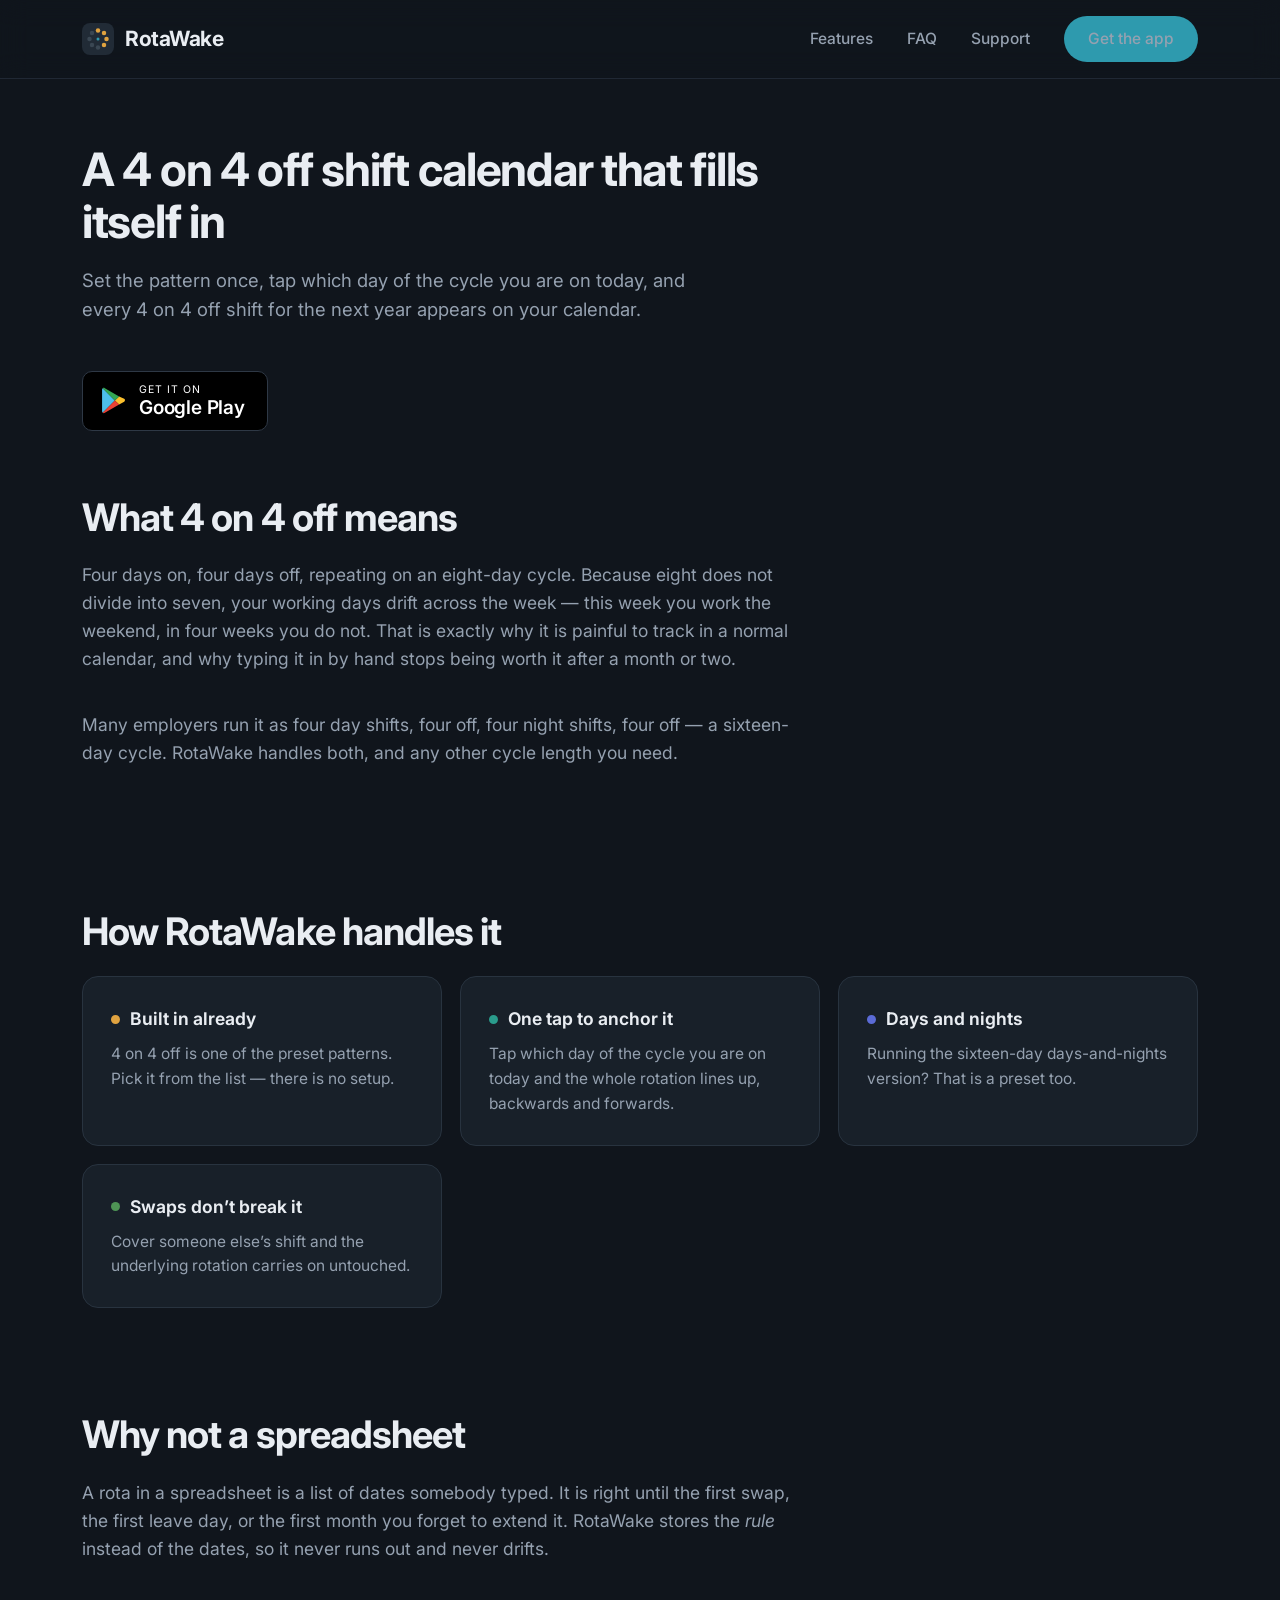
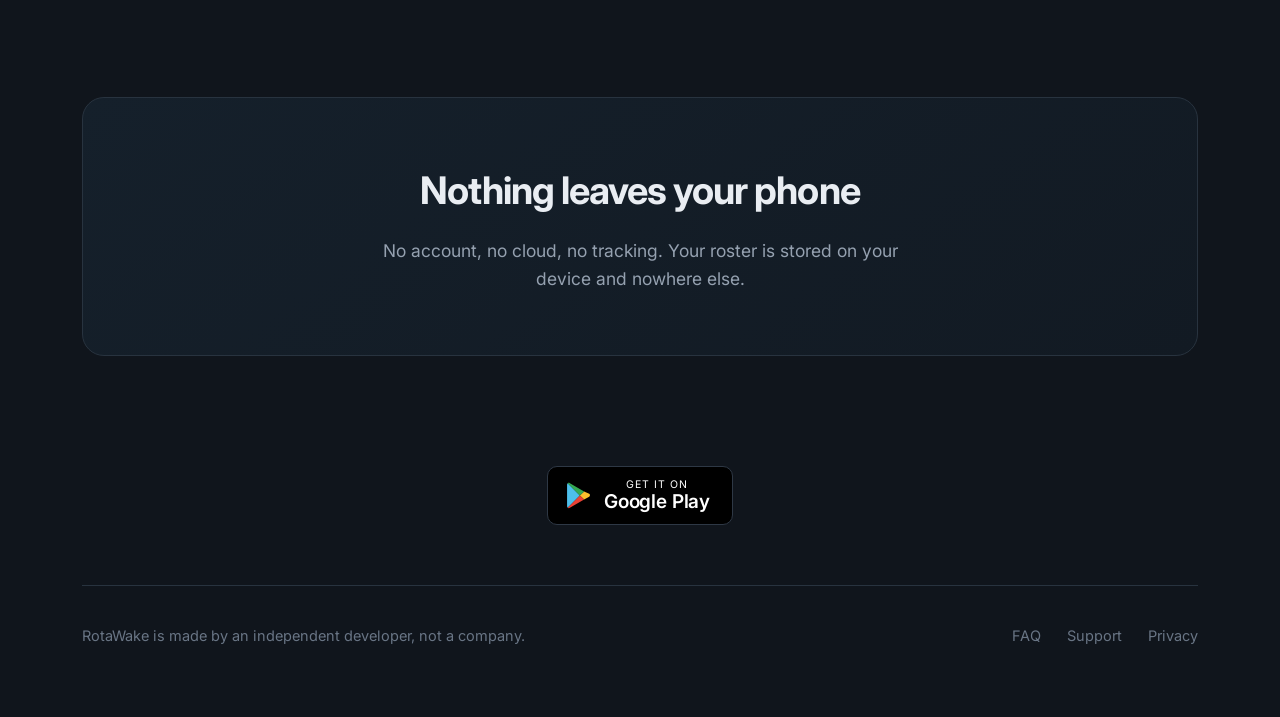
==== commit 72140121: "Add files via upload" ====
--- a/4-on-4-off-shift-calendar-app/index.html
+++ b/4-on-4-off-shift-calendar-app/index.html
@@ -13,109 +13,230 @@
 <meta property="og:url" content="https://rotawake.netlify.app/4-on-4-off-shift-calendar-app/" />
 <meta property="og:image" content="https://rotawake.netlify.app/assets/og-image.png" />
 <meta name="twitter:card" content="summary_large_image" />
+<link rel="preconnect" href="https://fonts.googleapis.com" />
+<link rel="preconnect" href="https://fonts.gstatic.com" crossorigin />
+<link href="https://fonts.googleapis.com/css2?family=Inter:wght@400;500;600;700&display=swap" rel="stylesheet" />
 
 <style>
-:root{color-scheme:dark;--bg:#10151C;--card:#182029;--line:#28333F;
- --ink:#E9EDF2;--dim:#B9C3CF;--mute:#697585;--teal:#2E9AAE;--amber:#E0A340}
+:root{color-scheme:dark;
+ /* Taken verbatim from the theme object T in App.jsx */
+ --bg:#10151C;--card:#182029;--card2:#212B36;--line:#28333F;--line-s:#3A4753;
+ --ink:#E9EDF2;--dim:#95A1B0;--mute:#697585;--teal:#2E9AAE;--teal-l:#4FBDD0;
+ /* PALETTE entries used by the default shift types */
+ --amber:#E0A340;--amber-l:#1A1206;--violet:#5B6BD6;--violet-l:#FFFFFF;
+ --eve:#2A9C8C;--eve-l:#04211D;--green:#4E9455}
 *{margin:0;padding:0;box-sizing:border-box;-webkit-tap-highlight-color:transparent}
-body{background:var(--bg);color:var(--ink);line-height:1.65;
- font-family:system-ui,-apple-system,"Segoe UI",Roboto,sans-serif}
-.wrap{max-width:860px;margin:0 auto;padding:0 22px}
-a{color:var(--teal)}
-header{padding:30px 0 0}
-.brand{display:flex;align-items:center;gap:12px;text-decoration:none;width:max-content}
-.brand span{font-size:19px;font-weight:500;color:var(--ink)}
-nav.top{display:flex;gap:22px;margin-top:20px;flex-wrap:wrap}
-nav.top a{color:var(--mute);text-decoration:none;font-size:15px}
-nav.top a:hover,nav.top a[aria-current]{color:var(--ink)}
-h1{font-size:clamp(30px,6vw,46px);font-weight:500;letter-spacing:-0.8px;line-height:1.16;margin:0 0 16px}
-h2{font-size:24px;font-weight:500;letter-spacing:-0.3px;margin:0 0 24px}
-h3{font-size:17px;font-weight:600;margin:0 0 8px}
-p,li{color:var(--dim)}
-.lede{font-size:clamp(17px,2.4vw,20px);max-width:560px}
-section{padding-bottom:68px}
-.hero{padding:62px 0 58px;text-align:center}
-.hero .lede{margin:0 auto 34px}
-.cta{display:inline-block;background:var(--teal);color:#06222A;font-size:16px;font-weight:600;
- text-decoration:none;padding:14px 30px;border-radius:10px}
-.cta:active{opacity:.75}
-.cta-note{color:var(--mute);font-size:14px;margin-top:15px}
-.grid{display:grid;gap:16px;grid-template-columns:repeat(auto-fit,minmax(330px,1fr))}
-.card{background:var(--card);border:1px solid var(--line);border-radius:14px;padding:24px}
-.card p{font-size:15px}
-.dot{width:9px;height:9px;border-radius:50%;display:inline-block;margin-right:9px;vertical-align:middle}
-.band{background:var(--card);border:1px solid var(--line);border-radius:16px;
- padding:38px 30px;text-align:center;margin-bottom:68px}
-.band p{max-width:460px;margin:0 auto}
-.price{color:var(--amber);font-weight:600}
-ul{padding-left:20px}li{margin-bottom:8px}
-.qa{border-bottom:1px solid var(--line);padding:22px 0}
+html{scroll-behavior:smooth}
+body{background:var(--bg);color:var(--ink);line-height:1.6;
+ font-family:Inter,system-ui,-apple-system,"Segoe UI",Roboto,sans-serif;
+ -webkit-font-smoothing:antialiased}
+.wrap{max-width:1180px;margin:0 auto;padding:0 32px}
+a{color:var(--teal-l);text-decoration:none}
+
+/* ---------- header ---------- */
+.hdr{position:sticky;top:0;z-index:50;background:rgba(16,21,28,.86);
+ backdrop-filter:blur(14px);border-bottom:1px solid rgba(40,51,63,.7)}
+.hdr-in{display:flex;align-items:center;justify-content:space-between;height:78px}
+.brand{display:flex;align-items:center;gap:11px}
+.brand span{font-size:21px;font-weight:700;color:var(--ink);letter-spacing:-.02em}
+.nav{display:flex;align-items:center;gap:34px}
+.nav a{color:var(--dim);font-size:15.5px;font-weight:500}
+.nav a:hover,.nav a[aria-current]{color:var(--ink)}
+.pill{background:var(--teal);color:#042029;font-weight:650;font-size:15.5px;
+ padding:11px 24px;border-radius:999px}
+.pill:hover{background:var(--teal-l)}
+.burger{display:none}
+
+/* ---------- hero ---------- */
+.hero{display:grid;grid-template-columns:1fr 408px;gap:44px;align-items:center;
+ padding:74px 0 86px}
+.hero h1{font-size:clamp(38px,4.6vw,54px);font-weight:700;line-height:1.08;
+ letter-spacing:-.033em;margin-bottom:26px}
+.hero .lede{color:var(--dim);font-size:19px;line-height:1.62;max-width:500px;margin-bottom:38px}
+.get{display:flex;align-items:center;gap:26px;flex-wrap:wrap}
+.badge{display:inline-flex;align-items:center;gap:13px;background:#000;border:1px solid #2E3845;
+ border-radius:10px;padding:11px 22px 11px 18px}
+.badge .bt{display:block;color:#fff;font-size:10.5px;letter-spacing:.09em;line-height:1.3}
+.badge .bb{display:block;color:#fff;font-size:19px;font-weight:600;line-height:1.15;
+ letter-spacing:-.01em}
+.ticks{display:flex;gap:20px;flex-wrap:wrap}
+.ticks span{display:flex;align-items:center;gap:7px;color:var(--dim);font-size:15px}
+.ticks svg{flex:none}
+
+/* ---------- phone: every length is the real value from S in App.jsx ---------- */
+.phone{width:408px;background:var(--bg);border:9px solid #202A36;border-radius:40px;
+ overflow:hidden;box-shadow:0 34px 80px rgba(0,0,0,.6);display:flex;flex-direction:column}
+.sc{display:flex;flex-direction:column;color:var(--ink);font-size:14px}
+.psb{display:flex;justify-content:space-between;color:var(--mute);font-size:11px;
+ padding:8px 16px 0}
+.appBarRow{flex-shrink:0;display:flex;align-items:center;justify-content:space-between;
+ padding:10px 14px 8px}
+.brandLeft{display:flex;align-items:center;gap:9px}
+.brandName{font-size:16px;font-weight:500;letter-spacing:-.2px}
+.iconBtn{width:44px;height:44px;display:flex;align-items:center;justify-content:center;color:var(--dim)}
+.ctxRow{min-height:50px;display:flex;align-items:center;justify-content:center;padding:4px 10px 10px}
+.monthNav{display:flex;align-items:center;gap:2px}
+.navBtn{color:var(--dim);font-size:26px;width:44px;height:44px;display:flex;
+ align-items:center;justify-content:center;line-height:1}
+.monthPill{display:inline-flex;align-items:center;gap:5px;min-height:36px;padding:0 12px;
+ border-radius:999px;border:1px solid var(--line-s);color:var(--ink);font-size:14px;font-weight:500}
+.nextCard{background:var(--card2);border-radius:10px;margin:0 18px 16px;padding:14px 16px}
+.nextLabel{font-size:11px;color:var(--mute);margin-bottom:8px}
+.nextRow{display:flex;align-items:center;gap:10px}
+.nextTitle{font-size:15px;font-weight:500}
+.nextSub{font-size:13px;color:var(--dim);margin-top:8px}
+.chipLg{width:34px;height:34px;border-radius:5px;display:flex;align-items:center;
+ justify-content:center;font-size:15px;font-weight:500;flex-shrink:0}
+.weekRow{display:grid;grid-template-columns:repeat(7,1fr);padding:0 12px}
+.weekLabel{text-align:center;font-size:11px;color:var(--mute);padding-bottom:8px}
+.rule{height:1px;background:var(--line);margin:0 12px}
+.pgrid{display:grid;grid-template-columns:repeat(7,1fr);gap:2px;padding:6px 12px}
+.cell{height:56px;display:flex;flex-direction:column;align-items:center;justify-content:center;
+ position:relative;border-radius:8px}
+.cell.today{border:2px solid var(--teal)}
+.dayNum{font-size:14px;font-variant-numeric:tabular-nums}
+.chip{width:24px;height:18px;border-radius:4px;margin-top:3px;display:flex;align-items:center;
+ justify-content:center;font-size:10px;font-weight:500}
+.chipEmpty{width:24px;height:18px;margin-top:3px}
+.summary{text-align:center;font-size:12px;color:var(--mute);padding:14px 0}
+.tabBar{flex-shrink:0;display:grid;grid-template-columns:repeat(4,1fr);background:var(--card);
+ border-top:1px solid var(--line);padding:8px 0}
+.tabItem{display:flex;flex-direction:column;align-items:center;gap:4px;min-height:48px;
+ justify-content:center;color:var(--mute)}
+.tabItem.on{color:var(--teal)}
+.tabPill{width:56px;height:30px;border-radius:999px;display:flex;align-items:center;
+ justify-content:center}
+.tabItem.on .tabPill{background:rgba(46,154,174,0.18)}
+.tabLabel{font-size:12px}
+
+/* ---- popout: a fragment lifted out of the phone, as on the store shots ---- */
+.stage{position:relative;flex:none;width:408px}
+.popout{position:absolute;top:126px;left:-16px;right:-16px;background:var(--card);
+ border:2px solid var(--teal);border-radius:18px;padding:18px 20px;
+ box-shadow:0 22px 55px rgba(0,0,0,.70)}
+.po-next .nextLabel{font-size:13px}
+.po-next .nextTitle{font-size:19px}
+.po-next .nextSub{font-size:15px}
+.po-next .chipLg{width:42px;height:42px;font-size:19px;border-radius:7px}
+
+/* ---------- sections ---------- */
+section{padding-bottom:96px}
+h2{font-size:clamp(28px,3.4vw,38px);font-weight:700;letter-spacing:-.025em;margin-bottom:14px}
+.sub{color:var(--dim);font-size:17.5px;max-width:580px;margin-bottom:38px}
+.grid{display:grid;gap:18px;grid-template-columns:repeat(auto-fit,minmax(290px,1fr))}
+.card{background:var(--card);border:1px solid var(--line);border-radius:16px;padding:28px}
+.card h3{font-size:17.5px;font-weight:650;margin-bottom:9px;display:flex;align-items:center;gap:10px}
+.card p{color:var(--dim);font-size:15.5px}
+.dot{width:9px;height:9px;border-radius:50%;flex:none}
+.band{background:linear-gradient(145deg,#15202B,#121A23);border:1px solid var(--line);
+ border-radius:22px;padding:62px 40px;text-align:center;margin-bottom:96px}
+.band h2{margin-bottom:16px}
+.band p{color:var(--dim);font-size:17.5px;max-width:520px;margin:0 auto}
+.plist{display:grid;gap:14px;grid-template-columns:repeat(auto-fit,minmax(290px,1fr))}
+.pitem{display:flex;gap:13px;align-items:flex-start;background:var(--card);
+ border:1px solid var(--line);border-radius:13px;padding:19px 21px}
+.pitem svg{flex:none;margin-top:3px}
+.pitem span{color:var(--dim);font-size:15.5px}
+.price-note{color:var(--mute);font-size:15.5px;margin-top:22px}
+.amber{color:var(--amber)}
+
+/* ---------- article pages ---------- */
+.page{padding:64px 0 20px;max-width:760px}
+.page h1{font-size:clamp(32px,4.4vw,46px);font-weight:700;letter-spacing:-.028em;
+ line-height:1.14;margin-bottom:18px}
+.page .lede{color:var(--dim);font-size:18.5px;max-width:620px}
+.page h2{font-size:21px;font-weight:650;margin:38px 0 10px;letter-spacing:-.01em}
+.page p,.page li{color:var(--dim);font-size:16.5px}
+.page ul{padding-left:21px;margin-top:10px}.page li{margin-bottom:9px}
+.updated{color:var(--mute);font-size:14.5px;margin-bottom:34px}
+.callout{background:var(--card);border:1px solid var(--line);border-radius:14px;
+ padding:22px 24px;margin:28px 0}
+.callout p{color:var(--ink);margin:0}
+.qa{border-bottom:1px solid var(--line);padding:24px 0}
 .qa:last-child{border-bottom:none}
-.qa h3{color:var(--ink);font-size:18px;font-weight:600;margin-bottom:8px}
-.callout{background:var(--card);border:1px solid var(--line);border-radius:12px;
- padding:20px 22px;margin:26px 0}
-.callout p{color:var(--ink);margin:0}
-.updated{color:var(--mute);font-size:14px;margin-bottom:38px}
-footer{border-top:1px solid var(--line);padding:30px 0 58px;color:var(--mute);font-size:14px;
- display:flex;flex-wrap:wrap;gap:10px 20px;justify-content:space-between}
-footer a{color:var(--mute)}
-.center{text-align:center}
+.qa h3{color:var(--ink);font-size:18px;font-weight:650;margin-bottom:9px}
+.qa p{color:var(--dim);font-size:16.5px}
+.cta-row{text-align:center;padding:14px 0 40px}
+
+/* ---------- footer ---------- */
+footer{border-top:1px solid var(--line);padding:38px 0 70px;margin-top:20px}
+.ft{display:flex;flex-wrap:wrap;gap:16px 34px;justify-content:space-between;align-items:center}
+.ft a{color:var(--mute);font-size:14.5px}
+.ft a:hover{color:var(--dim)}
+.ft-l{color:var(--mute);font-size:14.5px}
+.ft-n{display:flex;gap:26px;flex-wrap:wrap}
+
+@media (max-width:900px){
+  .wrap{padding:0 22px}
+  .hero{grid-template-columns:1fr;gap:52px;padding:62px 0 76px;text-align:center}
+  .hero .lede{margin-left:auto;margin-right:auto}
+  .get{justify-content:center}
+  .ticks{justify-content:center}
+  .stage{width:min(408px,100%);margin:0 auto}
+  .phone{width:100%}
+  .popout{left:-8px;right:-8px}
+  .nav{display:none}
+  .band{padding:48px 26px}
+  section{padding-bottom:72px}
+}
 </style>
 </head>
 <body>
+<div class="hdr"><div class="wrap"><div class="hdr-in">
+  <a class="brand" href="/"><svg width="32" height="32" viewBox="0 0 64 64" aria-hidden="true">
+<rect width="64" height="64" rx="16" fill="#212B36"/>
+<circle cx="32" cy="15" r="4.5" fill="#E0A340"/><circle cx="44.02" cy="19.98" r="4.5" fill="#E0A340"/>
+<circle cx="49" cy="32" r="4.5" fill="#E0A340"/><circle cx="44.02" cy="44.02" r="4.5" fill="#E0A340"/>
+<circle cx="32" cy="49" r="4.5" fill="#3A4753"/><circle cx="19.98" cy="44.02" r="4.5" fill="#3A4753"/>
+<circle cx="15" cy="32" r="4.5" fill="#3A4753"/><circle cx="19.98" cy="19.98" r="4.5" fill="#3A4753"/>
+<circle cx="32" cy="32" r="3" fill="#2E9AAE"/></svg><span>RotaWake</span></a>
+  <nav class="nav"><a href="/#features">Features</a><a href="/faq/">FAQ</a><a href="/support/">Support</a><a class="pill" href="https://play.google.com/store/apps/details?id=com.satheesh.roster">Get the app</a></nav>
+</div></div></div>
 <div class="wrap">
-<header>
-  <a class="brand" href="/"><svg width="34" height="34" viewBox="0 0 64 64" aria-hidden="true">
- <rect width="64" height="64" rx="16" fill="#212B36"/>
- <circle cx="32" cy="15" r="4.5" fill="#E0A340"/><circle cx="44.02" cy="19.98" r="4.5" fill="#E0A340"/>
- <circle cx="49" cy="32" r="4.5" fill="#E0A340"/><circle cx="44.02" cy="44.02" r="4.5" fill="#E0A340"/>
- <circle cx="32" cy="49" r="4.5" fill="#3A4753"/><circle cx="19.98" cy="44.02" r="4.5" fill="#3A4753"/>
- <circle cx="15" cy="32" r="4.5" fill="#3A4753"/><circle cx="19.98" cy="19.98" r="4.5" fill="#3A4753"/>
- <circle cx="32" cy="32" r="3" fill="#2E9AAE"/></svg><span>RotaWake</span></a>
-  <nav class="top"><a href="/">Home</a><a href="/faq/">FAQ</a><a href="/support/">Support</a><a href="/privacy/">Privacy</a></nav>
-</header>
-
-<section style="padding-top:48px">
-  <h1>A 4 on 4 off shift calendar that fills itself in</h1>
-  <p class="lede">Set the pattern once, tap which day of the cycle you are on today, and every 4 on 4 off shift for the next year appears on your calendar.</p>
-  <p style="margin-top:28px"><a class="cta" href="https://play.google.com/store/apps/details?id=com.satheesh.roster">Get RotaWake free</a></p>
-</section>
-
+<div class="page">
+<h1>A 4 on 4 off shift calendar that fills itself in</h1>
+<p class="lede">Set the pattern once, tap which day of the cycle you are on today, and every 4 on 4 off shift for the next year appears on your calendar.</p>
+</div>
+<div class="cta-row" style="text-align:left;padding:26px 0 56px"><a class="badge" href="https://play.google.com/store/apps/details?id=com.satheesh.roster">
+  <svg width="25" height="27" viewBox="0 0 24 26" aria-hidden="true">
+    <path d="M1.6 1.2a1.8 1.8 0 0 0-.6 1.4v20.8c0 .6.2 1.1.6 1.4L13.3 13 1.6 1.2z" fill="#4DBFEB"/>
+    <path d="M17.4 9.1 13.3 13l4.1 3.9 4.9-2.8c1-.6 1-2.1 0-2.7l-4.9-2.3z" fill="#FBC02D"/>
+    <path d="M1.6 24.8c.5.5 1.3.5 2.1 0l13.7-7.9L13.3 13 1.6 24.8z" fill="#E94235"/>
+    <path d="M1.6 1.2 13.3 13l4.1-3.9L3.7 1.2c-.8-.5-1.6-.5-2.1 0z" fill="#34A853"/>
+  </svg>
+  <span><span class="bt">GET IT ON</span><span class="bb">Google Play</span></span></a></div>
 <section>
   <h2>What 4 on 4 off means</h2>
-  <p>Four days on, four days off, repeating on an eight-day cycle. Because eight does not divide into seven, your working days drift across the week &mdash; this week you work the weekend, in four weeks you do not. That is exactly why it is painful to track in a normal calendar, and why typing it in by hand stops being worth it after a month or two.</p>
-  <p style="margin-top:14px">Many employers run it as four day shifts, four off, four night shifts, four off &mdash; a sixteen-day cycle. RotaWake handles both, and any other cycle length you need.</p>
+  <p class="sub" style="max-width:720px">Four days on, four days off, repeating on an eight-day cycle. Because eight does not divide into seven, your working days drift across the week &mdash; this week you work the weekend, in four weeks you do not. That is exactly why it is painful to track in a normal calendar, and why typing it in by hand stops being worth it after a month or two.</p>
+  <p class="sub" style="max-width:720px">Many employers run it as four day shifts, four off, four night shifts, four off &mdash; a sixteen-day cycle. RotaWake handles both, and any other cycle length you need.</p>
 </section>
-
 <section>
   <h2>How RotaWake handles it</h2>
   <div class="grid">
-    <div class="card"><h3>Built in already</h3><p>4 on 4 off is one of the preset patterns. Pick it from the list, no setup.</p></div>
-    <div class="card"><h3>One tap to anchor it</h3><p>Tap which day of the cycle you are on today and the whole rotation lines up, backwards and forwards.</p></div>
-    <div class="card"><h3>Days and nights</h3><p>Running the sixteen-day days-and-nights version? That is a preset too.</p></div>
-    <div class="card"><h3>Swaps don&rsquo;t break it</h3><p>Cover someone else&rsquo;s shift and the underlying rotation carries on untouched.</p></div>
+    <div class="card"><h3><i class="dot" style="background:#E0A340"></i>Built in already</h3><p>4 on 4 off is one of the preset patterns. Pick it from the list &mdash; there is no setup.</p></div>
+    <div class="card"><h3><i class="dot" style="background:#2A9C8C"></i>One tap to anchor it</h3><p>Tap which day of the cycle you are on today and the whole rotation lines up, backwards and forwards.</p></div>
+    <div class="card"><h3><i class="dot" style="background:#5B6BD6"></i>Days and nights</h3><p>Running the sixteen-day days-and-nights version? That is a preset too.</p></div>
+    <div class="card"><h3><i class="dot" style="background:#4E9455"></i>Swaps don&rsquo;t break it</h3><p>Cover someone else&rsquo;s shift and the underlying rotation carries on untouched.</p></div>
   </div>
 </section>
-
 <section>
   <h2>Why not a spreadsheet</h2>
-  <p>A rota in a spreadsheet is a list of dates someone typed. It is right until the first swap, the first leave day, or the first month you forget to extend it. RotaWake stores the <i>rule</i> instead of the dates, so it never runs out and never drifts.</p>
+  <p class="sub" style="max-width:720px">A rota in a spreadsheet is a list of dates somebody typed. It is right until the first swap, the first leave day, or the first month you forget to extend it. RotaWake stores the <i>rule</i> instead of the dates, so it never runs out and never drifts.</p>
 </section>
-
-<div class="band">
-  <h2>Nothing leaves your phone</h2>
-  <p>No account, no cloud, no tracking. Your roster is stored on your device and nowhere else.</p>
+<div class="band"><h2>Nothing leaves your phone</h2>
+<p>No account, no cloud, no tracking. Your roster is stored on your device and nowhere else.</p></div>
+<div class="cta-row"><a class="badge" href="https://play.google.com/store/apps/details?id=com.satheesh.roster">
+  <svg width="25" height="27" viewBox="0 0 24 26" aria-hidden="true">
+    <path d="M1.6 1.2a1.8 1.8 0 0 0-.6 1.4v20.8c0 .6.2 1.1.6 1.4L13.3 13 1.6 1.2z" fill="#4DBFEB"/>
+    <path d="M17.4 9.1 13.3 13l4.1 3.9 4.9-2.8c1-.6 1-2.1 0-2.7l-4.9-2.3z" fill="#FBC02D"/>
+    <path d="M1.6 24.8c.5.5 1.3.5 2.1 0l13.7-7.9L13.3 13 1.6 24.8z" fill="#E94235"/>
+    <path d="M1.6 1.2 13.3 13l4.1-3.9L3.7 1.2c-.8-.5-1.6-.5-2.1 0z" fill="#34A853"/>
+  </svg>
+  <span><span class="bt">GET IT ON</span><span class="bb">Google Play</span></span></a></div>
+
+<footer><div class="ft">
+  <span class="ft-l">RotaWake is made by an independent developer, not a company.</span>
+  <span class="ft-n"><a href="/faq/">FAQ</a><a href="/support/">Support</a><a href="/privacy/">Privacy</a></span>
+</div></footer>
 </div>
-
-<section class="center">
-  <a class="cta" href="https://play.google.com/store/apps/details?id=com.satheesh.roster">Get it on Google Play</a>
-  <div class="cta-note">Free to download &middot; Android</div>
-</section>
-
-<footer>
-  <span>RotaWake is made by an independent developer, not a company.</span>
-  <span><a href="/privacy/">Privacy</a> &middot; <a href="/support/">Support</a></span>
-</footer>
-</div>
-</body>
-</html>
+</body></html>
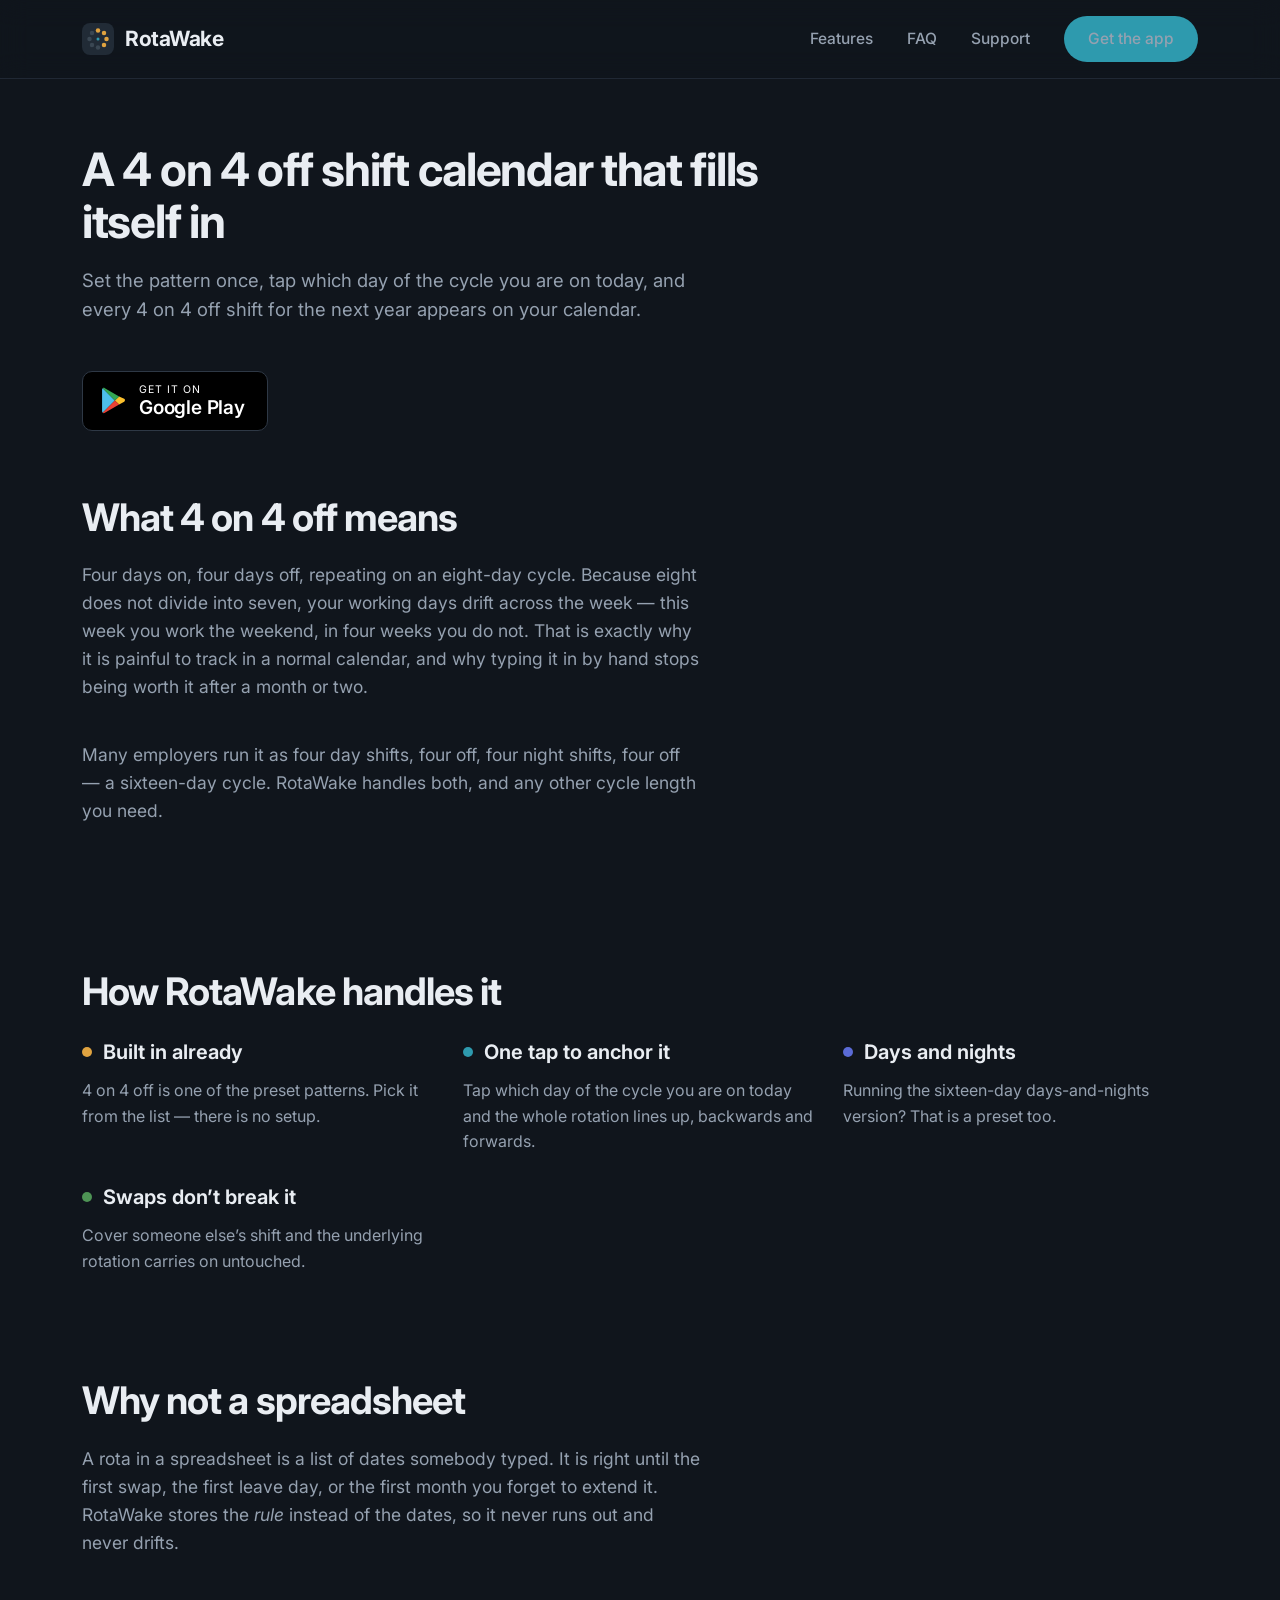
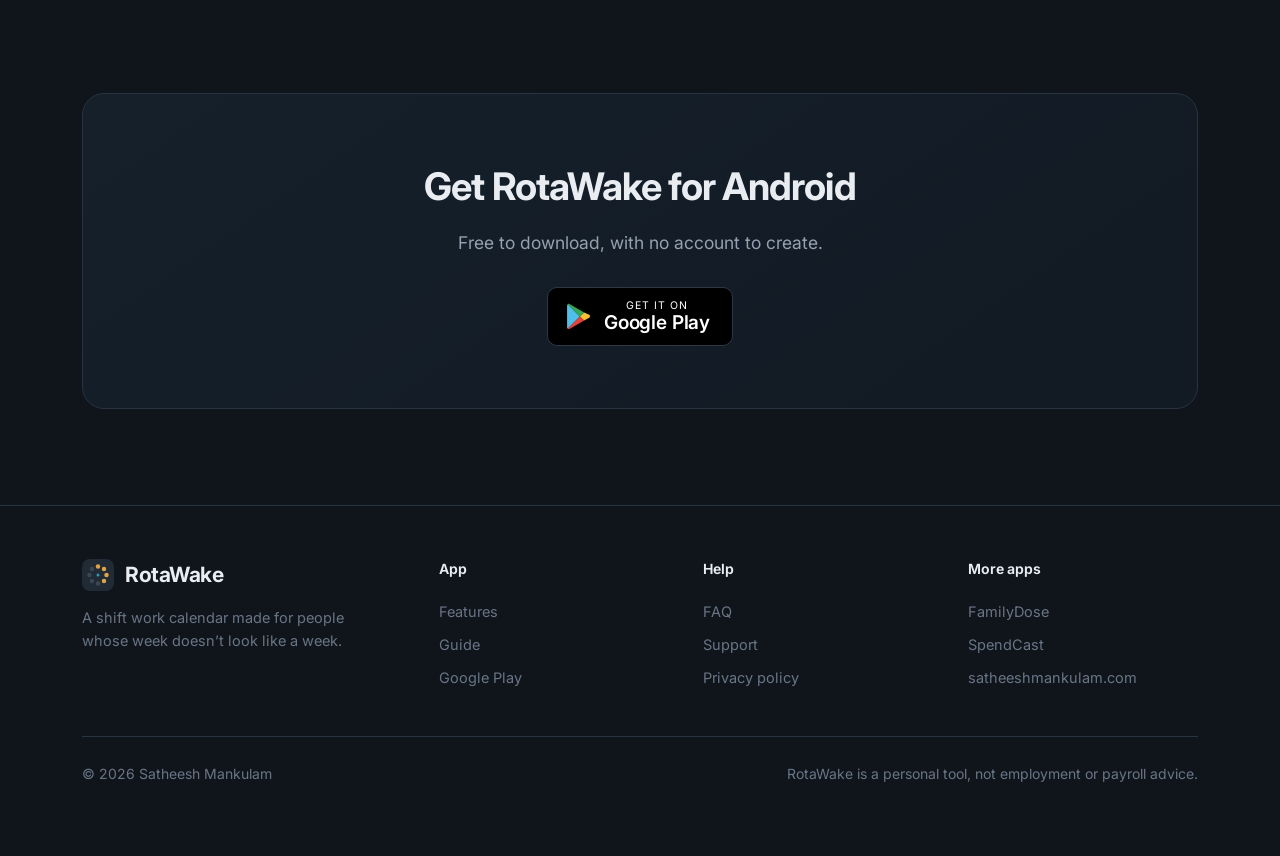
==== commit 15cba714: "Add files via upload" ====
--- a/4-on-4-off-shift-calendar-app/index.html
+++ b/4-on-4-off-shift-calendar-app/index.html
@@ -7,6 +7,9 @@
 <meta name="description" content="A 4 on 4 off shift calendar that fills itself in. Set the pattern once and see every shift for the next year. Free, offline, no account." />
 <meta name="theme-color" content="#10151C" />
 <link rel="canonical" href="https://rotawake.netlify.app/4-on-4-off-shift-calendar-app/" />
+<link rel="icon" href="/assets/favicon.svg" type="image/svg+xml" />
+<link rel="icon" href="/assets/favicon-32.png" sizes="32x32" type="image/png" />
+<link rel="apple-touch-icon" href="/assets/apple-touch-icon.png" />
 <meta property="og:title" content="4 on 4 off shift calendar app — RotaWake" />
 <meta property="og:description" content="A 4 on 4 off shift calendar that fills itself in. Set the pattern once and see every shift for the next year. Free, offline, no account." />
 <meta property="og:type" content="website" />
@@ -19,21 +22,21 @@
 
 <style>
 :root{color-scheme:dark;
- /* Taken verbatim from the theme object T in App.jsx */
+ /* theme object T from App.jsx */
  --bg:#10151C;--card:#182029;--card2:#212B36;--line:#28333F;--line-s:#3A4753;
  --ink:#E9EDF2;--dim:#95A1B0;--mute:#697585;--teal:#2E9AAE;--teal-l:#4FBDD0;
- /* PALETTE entries used by the default shift types */
- --amber:#E0A340;--amber-l:#1A1206;--violet:#5B6BD6;--violet-l:#FFFFFF;
- --eve:#2A9C8C;--eve-l:#04211D;--green:#4E9455}
+ /* PALETTE */
+ --amber:#E0A340;--violet:#5B6BD6;--eve:#2A9C8C;--green:#4E9455}
 *{margin:0;padding:0;box-sizing:border-box;-webkit-tap-highlight-color:transparent}
 html{scroll-behavior:smooth}
 body{background:var(--bg);color:var(--ink);line-height:1.6;
- font-family:Inter,system-ui,-apple-system,"Segoe UI",Roboto,sans-serif;
- -webkit-font-smoothing:antialiased}
+ font-family:Inter,system-ui,-apple-system,"Segoe UI",Roboto,sans-serif;-webkit-font-smoothing:antialiased}
 .wrap{max-width:1180px;margin:0 auto;padding:0 32px}
 a{color:var(--teal-l);text-decoration:none}
-
-/* ---------- header ---------- */
+.skip{position:absolute;left:-9999px}
+.skip:focus{left:16px;top:12px;z-index:99;background:var(--teal);color:#042029;
+ padding:10px 18px;border-radius:8px}
+
 .hdr{position:sticky;top:0;z-index:50;background:rgba(16,21,28,.86);
  backdrop-filter:blur(14px);border-bottom:1px solid rgba(40,51,63,.7)}
 .hdr-in{display:flex;align-items:center;justify-content:space-between;height:78px}
@@ -45,143 +48,147 @@
 .pill{background:var(--teal);color:#042029;font-weight:650;font-size:15.5px;
  padding:11px 24px;border-radius:999px}
 .pill:hover{background:var(--teal-l)}
-.burger{display:none}
-
-/* ---------- hero ---------- */
-.hero{display:grid;grid-template-columns:1fr 408px;gap:44px;align-items:center;
- padding:74px 0 86px}
+.menu{display:none}
+.menu summary{list-style:none;cursor:pointer;color:var(--dim);font-size:15px;
+ border:1px solid var(--line-s);border-radius:999px;padding:9px 18px}
+.menu summary::-webkit-details-marker{display:none}
+.menu-p{position:absolute;right:32px;margin-top:12px;background:var(--card);
+ border:1px solid var(--line);border-radius:14px;padding:10px;min-width:190px;
+ display:flex;flex-direction:column;box-shadow:0 18px 44px rgba(0,0,0,.6)}
+.menu-p a{color:var(--dim);padding:11px 14px;border-radius:9px;font-size:15.5px}
+
+.hero{display:grid;grid-template-columns:1fr 408px;gap:44px;align-items:center;padding:74px 0 90px}
 .hero h1{font-size:clamp(38px,4.6vw,54px);font-weight:700;line-height:1.08;
- letter-spacing:-.033em;margin-bottom:26px}
-.hero .lede{color:var(--dim);font-size:19px;line-height:1.62;max-width:500px;margin-bottom:38px}
-.get{display:flex;align-items:center;gap:26px;flex-wrap:wrap}
+ letter-spacing:-.033em;margin-bottom:24px}
+.hero .lede{color:var(--dim);font-size:19px;line-height:1.62;max-width:500px;margin-bottom:34px}
 .badge{display:inline-flex;align-items:center;gap:13px;background:#000;border:1px solid #2E3845;
  border-radius:10px;padding:11px 22px 11px 18px}
 .badge .bt{display:block;color:#fff;font-size:10.5px;letter-spacing:.09em;line-height:1.3}
-.badge .bb{display:block;color:#fff;font-size:19px;font-weight:600;line-height:1.15;
- letter-spacing:-.01em}
-.ticks{display:flex;gap:20px;flex-wrap:wrap}
-.ticks span{display:flex;align-items:center;gap:7px;color:var(--dim);font-size:15px}
-.ticks svg{flex:none}
-
-/* ---------- phone: every length is the real value from S in App.jsx ---------- */
-.phone{width:408px;background:var(--bg);border:9px solid #202A36;border-radius:40px;
- overflow:hidden;box-shadow:0 34px 80px rgba(0,0,0,.6);display:flex;flex-direction:column}
-.sc{display:flex;flex-direction:column;color:var(--ink);font-size:14px}
-.psb{display:flex;justify-content:space-between;color:var(--mute);font-size:11px;
- padding:8px 16px 0}
-.appBarRow{flex-shrink:0;display:flex;align-items:center;justify-content:space-between;
- padding:10px 14px 8px}
-.brandLeft{display:flex;align-items:center;gap:9px}
-.brandName{font-size:16px;font-weight:500;letter-spacing:-.2px}
-.iconBtn{width:44px;height:44px;display:flex;align-items:center;justify-content:center;color:var(--dim)}
-.ctxRow{min-height:50px;display:flex;align-items:center;justify-content:center;padding:4px 10px 10px}
-.monthNav{display:flex;align-items:center;gap:2px}
-.navBtn{color:var(--dim);font-size:26px;width:44px;height:44px;display:flex;
- align-items:center;justify-content:center;line-height:1}
-.monthPill{display:inline-flex;align-items:center;gap:5px;min-height:36px;padding:0 12px;
- border-radius:999px;border:1px solid var(--line-s);color:var(--ink);font-size:14px;font-weight:500}
-.nextCard{background:var(--card2);border-radius:10px;margin:0 18px 16px;padding:14px 16px}
-.nextLabel{font-size:11px;color:var(--mute);margin-bottom:8px}
-.nextRow{display:flex;align-items:center;gap:10px}
-.nextTitle{font-size:15px;font-weight:500}
-.nextSub{font-size:13px;color:var(--dim);margin-top:8px}
-.chipLg{width:34px;height:34px;border-radius:5px;display:flex;align-items:center;
- justify-content:center;font-size:15px;font-weight:500;flex-shrink:0}
-.weekRow{display:grid;grid-template-columns:repeat(7,1fr);padding:0 12px}
-.weekLabel{text-align:center;font-size:11px;color:var(--mute);padding-bottom:8px}
-.rule{height:1px;background:var(--line);margin:0 12px}
-.pgrid{display:grid;grid-template-columns:repeat(7,1fr);gap:2px;padding:6px 12px}
-.cell{height:56px;display:flex;flex-direction:column;align-items:center;justify-content:center;
- position:relative;border-radius:8px}
-.cell.today{border:2px solid var(--teal)}
-.dayNum{font-size:14px;font-variant-numeric:tabular-nums}
-.chip{width:24px;height:18px;border-radius:4px;margin-top:3px;display:flex;align-items:center;
- justify-content:center;font-size:10px;font-weight:500}
-.chipEmpty{width:24px;height:18px;margin-top:3px}
-.summary{text-align:center;font-size:12px;color:var(--mute);padding:14px 0}
-.tabBar{flex-shrink:0;display:grid;grid-template-columns:repeat(4,1fr);background:var(--card);
- border-top:1px solid var(--line);padding:8px 0}
-.tabItem{display:flex;flex-direction:column;align-items:center;gap:4px;min-height:48px;
- justify-content:center;color:var(--mute)}
-.tabItem.on{color:var(--teal)}
-.tabPill{width:56px;height:30px;border-radius:999px;display:flex;align-items:center;
- justify-content:center}
-.tabItem.on .tabPill{background:rgba(46,154,174,0.18)}
-.tabLabel{font-size:12px}
-
-/* ---- popout: a fragment lifted out of the phone, as on the store shots ---- */
-.stage{position:relative;flex:none;width:408px}
-.popout{position:absolute;top:126px;left:-16px;right:-16px;background:var(--card);
- border:2px solid var(--teal);border-radius:18px;padding:18px 20px;
- box-shadow:0 22px 55px rgba(0,0,0,.70)}
-.po-next .nextLabel{font-size:13px}
-.po-next .nextTitle{font-size:19px}
-.po-next .nextSub{font-size:15px}
-.po-next .chipLg{width:42px;height:42px;font-size:19px;border-radius:7px}
-
-/* ---------- sections ---------- */
+.badge .bb{display:block;color:#fff;font-size:19px;font-weight:600;line-height:1.15;letter-spacing:-.01em}
+.chips{display:flex;gap:10px;flex-wrap:wrap;margin-top:26px}
+.chips span{border:1px solid var(--line-s);color:var(--dim);border-radius:999px;
+ padding:7px 16px;font-size:14.5px}
+
 section{padding-bottom:96px}
 h2{font-size:clamp(28px,3.4vw,38px);font-weight:700;letter-spacing:-.025em;margin-bottom:14px}
-.sub{color:var(--dim);font-size:17.5px;max-width:580px;margin-bottom:38px}
-.grid{display:grid;gap:18px;grid-template-columns:repeat(auto-fit,minmax(290px,1fr))}
-.card{background:var(--card);border:1px solid var(--line);border-radius:16px;padding:28px}
-.card h3{font-size:17.5px;font-weight:650;margin-bottom:9px;display:flex;align-items:center;gap:10px}
-.card p{color:var(--dim);font-size:15.5px}
-.dot{width:9px;height:9px;border-radius:50%;flex:none}
+.sub{color:var(--dim);font-size:17.5px;max-width:620px;margin-bottom:40px}
+.feat{display:grid;gap:26px;grid-template-columns:repeat(auto-fit,minmax(320px,1fr))}
+.fblock h3{font-size:20px;font-weight:650;margin-bottom:10px;display:flex;align-items:center;gap:11px}
+.fblock p{color:var(--dim);font-size:16px}
+.dot{width:10px;height:10px;border-radius:50%;flex:none}
+.strip{display:grid;grid-auto-flow:column;grid-auto-columns:218px;gap:18px;
+ overflow-x:auto;padding-bottom:12px;scrollbar-width:thin}
+.strip figure{margin:0}
+.strip img{width:100%;border-radius:16px;border:1px solid var(--line);display:block}
+.strip figcaption{color:var(--mute);font-size:14px;margin-top:10px;text-align:center}
 .band{background:linear-gradient(145deg,#15202B,#121A23);border:1px solid var(--line);
- border-radius:22px;padding:62px 40px;text-align:center;margin-bottom:96px}
-.band h2{margin-bottom:16px}
-.band p{color:var(--dim);font-size:17.5px;max-width:520px;margin:0 auto}
-.plist{display:grid;gap:14px;grid-template-columns:repeat(auto-fit,minmax(290px,1fr))}
-.pitem{display:flex;gap:13px;align-items:flex-start;background:var(--card);
- border:1px solid var(--line);border-radius:13px;padding:19px 21px}
-.pitem svg{flex:none;margin-top:3px}
-.pitem span{color:var(--dim);font-size:15.5px}
-.price-note{color:var(--mute);font-size:15.5px;margin-top:22px}
-.amber{color:var(--amber)}
-
-/* ---------- article pages ---------- */
-.page{padding:64px 0 20px;max-width:760px}
+ border-radius:22px;padding:56px 40px;margin-bottom:96px}
+.band h2{text-align:center}
+.band .sub{margin:0 auto 34px;text-align:center}
+.pts{display:grid;gap:16px;grid-template-columns:repeat(auto-fit,minmax(230px,1fr))}
+.pt{background:var(--bg);border:1px solid var(--line);border-radius:14px;padding:20px 22px}
+.pt b{display:block;font-size:16px;font-weight:650;margin-bottom:6px}
+.pt span{color:var(--dim);font-size:15px}
+.steps{display:grid;gap:18px;grid-template-columns:repeat(auto-fit,minmax(240px,1fr));counter-reset:s}
+.step{background:var(--card);border:1px solid var(--line);border-radius:16px;padding:24px}
+.step b{display:flex;align-items:center;justify-content:center;width:32px;height:32px;
+ border-radius:999px;background:rgba(46,154,174,.18);color:var(--teal);font-size:15px;
+ margin-bottom:14px}
+.step p{color:var(--dim);font-size:15.5px}
+.qa{border-bottom:1px solid var(--line);padding:24px 0}
+.qa:last-child{border-bottom:none}
+.qa h3{color:var(--ink);font-size:18px;font-weight:650;margin-bottom:9px}
+.qa p{color:var(--dim);font-size:16.5px}
+.dev{display:grid;grid-template-columns:auto 1fr;gap:28px;align-items:start;
+ background:var(--card);border:1px solid var(--line);border-radius:20px;padding:36px}
+.dev-mark{width:72px;height:72px;border-radius:20px;background:var(--card2);
+ display:flex;align-items:center;justify-content:center;font-size:27px;font-weight:700;
+ color:var(--teal);flex:none}
+.dev h2{font-size:27px;margin-bottom:12px}
+.dev p{color:var(--dim);font-size:16.5px;margin-bottom:12px}
+.dev-links{display:flex;gap:22px;flex-wrap:wrap;margin-top:6px}
+.apps{display:grid;gap:14px;grid-template-columns:repeat(auto-fit,minmax(204px,1fr))}
+.app{display:flex;align-items:center;gap:14px;background:var(--card);border:1px solid var(--line);
+ border-radius:14px;padding:18px 20px}
+.app .ic{width:40px;height:40px;border-radius:11px;background:var(--card2);flex:none;
+ display:flex;align-items:center;justify-content:center;font-weight:700;color:var(--teal);font-size:16px}
+.app b{display:block;font-size:16px;font-weight:650}
+.app span{color:var(--mute);font-size:14.5px}
+.app.self{border-color:var(--teal)}
+.close-cta{text-align:center;padding:62px 40px;background:linear-gradient(145deg,#15202B,#121A23);
+ border:1px solid var(--line);border-radius:22px;margin-bottom:96px}
+.close-cta h2{margin-bottom:12px}
+.close-cta p{color:var(--dim);font-size:17.5px;margin-bottom:30px}
+
+.page{padding:64px 0 20px;max-width:780px}
 .page h1{font-size:clamp(32px,4.4vw,46px);font-weight:700;letter-spacing:-.028em;
  line-height:1.14;margin-bottom:18px}
-.page .lede{color:var(--dim);font-size:18.5px;max-width:620px}
-.page h2{font-size:21px;font-weight:650;margin:38px 0 10px;letter-spacing:-.01em}
+.page .lede{color:var(--dim);font-size:18.5px;max-width:640px}
+.page h2{font-size:23px;font-weight:650;margin:46px 0 14px;letter-spacing:-.012em;
+ scroll-margin-top:96px}
+.page h3{font-size:18px;font-weight:650;margin:26px 0 8px}
 .page p,.page li{color:var(--dim);font-size:16.5px}
 .page ul{padding-left:21px;margin-top:10px}.page li{margin-bottom:9px}
+.jump{display:flex;flex-wrap:wrap;gap:10px;margin:28px 0 8px;padding:0;list-style:none}
+.jump li{margin:0}
+.jump a{border:1px solid var(--line-s);border-radius:999px;padding:8px 16px;
+ font-size:14.5px;color:var(--dim)}
+.jump a:hover{color:var(--ink);border-color:var(--teal)}
 .updated{color:var(--mute);font-size:14.5px;margin-bottom:34px}
 .callout{background:var(--card);border:1px solid var(--line);border-radius:14px;
  padding:22px 24px;margin:28px 0}
 .callout p{color:var(--ink);margin:0}
-.qa{border-bottom:1px solid var(--line);padding:24px 0}
-.qa:last-child{border-bottom:none}
-.qa h3{color:var(--ink);font-size:18px;font-weight:650;margin-bottom:9px}
-.qa p{color:var(--dim);font-size:16.5px}
-.cta-row{text-align:center;padding:14px 0 40px}
-
-/* ---------- footer ---------- */
-footer{border-top:1px solid var(--line);padding:38px 0 70px;margin-top:20px}
-.ft{display:flex;flex-wrap:wrap;gap:16px 34px;justify-content:space-between;align-items:center}
-.ft a{color:var(--mute);font-size:14.5px}
-.ft a:hover{color:var(--dim)}
-.ft-l{color:var(--mute);font-size:14.5px}
-.ft-n{display:flex;gap:26px;flex-wrap:wrap}
+
+footer{border-top:1px solid var(--line);padding:52px 0 70px;margin-top:20px}
+.ft-top{display:grid;grid-template-columns:1.4fr 1fr 1fr 1fr;gap:34px;margin-bottom:42px}
+.ft-tag{color:var(--mute);font-size:14.5px;margin-top:14px;max-width:270px}
+.ft-col b{display:block;font-size:14px;font-weight:650;color:var(--ink);margin-bottom:14px}
+.ft-col a{display:block;color:var(--mute);font-size:14.5px;padding:5px 0}
+.ft-col a:hover{color:var(--dim)}
+.ft-bot{border-top:1px solid var(--line);padding-top:26px;color:var(--mute);font-size:14px;
+ display:flex;flex-wrap:wrap;gap:10px 24px;justify-content:space-between}
 
 @media (max-width:900px){
-  .wrap{padding:0 22px}
-  .hero{grid-template-columns:1fr;gap:52px;padding:62px 0 76px;text-align:center}
-  .hero .lede{margin-left:auto;margin-right:auto}
-  .get{justify-content:center}
-  .ticks{justify-content:center}
-  .stage{width:min(408px,100%);margin:0 auto}
-  .phone{width:100%}
-  .popout{left:-8px;right:-8px}
-  .nav{display:none}
-  .band{padding:48px 26px}
-  section{padding-bottom:72px}
+ .wrap{padding:0 22px}
+ .hero{grid-template-columns:1fr;gap:48px;padding:56px 0 72px;text-align:center}
+ .hero .lede{margin-left:auto;margin-right:auto}
+ .chips{justify-content:center}
+ .stage{width:min(408px,100%);margin:0 auto}
+ .phone{width:100%}.popout{left:-8px;right:-8px}
+ .nav{display:none}.menu{display:block}
+ .band,.close-cta{padding:44px 24px}
+ .dev{grid-template-columns:1fr;padding:28px}
+ .ft-top{grid-template-columns:1fr 1fr;gap:28px}
+ section{padding-bottom:72px}
+}
+
+.stage{position:relative;flex:none;width:408px}
+.phone{width:408px;border:9px solid #202A36;border-radius:40px;overflow:hidden;
+ box-shadow:0 34px 80px rgba(0,0,0,.6);background:var(--bg)}
+.phone img{display:block;width:100%}
+.popout{position:absolute;top:126px;left:-16px;right:-16px;background:var(--card);
+ border:2px solid var(--teal);border-radius:18px;padding:18px 20px;
+ box-shadow:0 22px 55px rgba(0,0,0,.70)}
+.po-l{font-size:13px;color:var(--mute);margin-bottom:8px}
+.po-r{display:flex;align-items:center;gap:12px}
+.po-c{width:42px;height:42px;border-radius:7px;display:flex;align-items:center;
+ justify-content:center;font-size:19px;font-weight:500;flex:none}
+.po-t{font-size:19px;font-weight:500}
+.po-s{font-size:15px;color:var(--dim);margin-top:8px}
+
+/* Grid items default to min-width:auto, which lets the 408px phone hold the
+   column open below 408px. An explicit floor lets it shrink. */
+.hero>*{min-width:0}
+/* Repeated after the phone rules above, because these must win on mobile. */
+@media (max-width:900px){
+ .stage{width:100%;max-width:408px;margin:0 auto;min-width:0}
+ .phone{width:100%;max-width:100%}
+ .popout{left:0;right:0}
 }
 </style>
 </head>
 <body>
+<a class="skip" href="#main">Skip to content</a>
 <div class="hdr"><div class="wrap"><div class="hdr-in">
   <a class="brand" href="/"><svg width="32" height="32" viewBox="0 0 64 64" aria-hidden="true">
 <rect width="64" height="64" rx="16" fill="#212B36"/>
@@ -191,13 +198,15 @@
 <circle cx="15" cy="32" r="4.5" fill="#3A4753"/><circle cx="19.98" cy="19.98" r="4.5" fill="#3A4753"/>
 <circle cx="32" cy="32" r="3" fill="#2E9AAE"/></svg><span>RotaWake</span></a>
   <nav class="nav"><a href="/#features">Features</a><a href="/faq/">FAQ</a><a href="/support/">Support</a><a class="pill" href="https://play.google.com/store/apps/details?id=com.satheesh.roster">Get the app</a></nav>
+  <details class="menu"><summary>Menu</summary><div class="menu-p"><a href="/#features">Features</a><a href="/faq/">FAQ</a><a href="/support/">Support</a>
+    <a href="/privacy/">Privacy</a><a href="https://play.google.com/store/apps/details?id=com.satheesh.roster">Get the app</a></div></details>
 </div></div></div>
-<div class="wrap">
+<main id="main"><div class="wrap">
 <div class="page">
 <h1>A 4 on 4 off shift calendar that fills itself in</h1>
 <p class="lede">Set the pattern once, tap which day of the cycle you are on today, and every 4 on 4 off shift for the next year appears on your calendar.</p>
 </div>
-<div class="cta-row" style="text-align:left;padding:26px 0 56px"><a class="badge" href="https://play.google.com/store/apps/details?id=com.satheesh.roster">
+<div style="padding:26px 0 56px"><a class="badge" href="https://play.google.com/store/apps/details?id=com.satheesh.roster">
   <svg width="25" height="27" viewBox="0 0 24 26" aria-hidden="true">
     <path d="M1.6 1.2a1.8 1.8 0 0 0-.6 1.4v20.8c0 .6.2 1.1.6 1.4L13.3 13 1.6 1.2z" fill="#4DBFEB"/>
     <path d="M17.4 9.1 13.3 13l4.1 3.9 4.9-2.8c1-.6 1-2.1 0-2.7l-4.9-2.3z" fill="#FBC02D"/>
@@ -207,36 +216,51 @@
   <span><span class="bt">GET IT ON</span><span class="bb">Google Play</span></span></a></div>
 <section>
   <h2>What 4 on 4 off means</h2>
-  <p class="sub" style="max-width:720px">Four days on, four days off, repeating on an eight-day cycle. Because eight does not divide into seven, your working days drift across the week &mdash; this week you work the weekend, in four weeks you do not. That is exactly why it is painful to track in a normal calendar, and why typing it in by hand stops being worth it after a month or two.</p>
-  <p class="sub" style="max-width:720px">Many employers run it as four day shifts, four off, four night shifts, four off &mdash; a sixteen-day cycle. RotaWake handles both, and any other cycle length you need.</p>
+  <p class="sub">Four days on, four days off, repeating on an eight-day cycle. Because eight does not divide into seven, your working days drift across the week &mdash; this week you work the weekend, in four weeks you do not. That is exactly why it is painful to track in a normal calendar, and why typing it in by hand stops being worth it after a month or two.</p>
+  <p class="sub">Many employers run it as four day shifts, four off, four night shifts, four off &mdash; a sixteen-day cycle. RotaWake handles both, and any other cycle length you need.</p>
 </section>
 <section>
   <h2>How RotaWake handles it</h2>
-  <div class="grid">
-    <div class="card"><h3><i class="dot" style="background:#E0A340"></i>Built in already</h3><p>4 on 4 off is one of the preset patterns. Pick it from the list &mdash; there is no setup.</p></div>
-    <div class="card"><h3><i class="dot" style="background:#2A9C8C"></i>One tap to anchor it</h3><p>Tap which day of the cycle you are on today and the whole rotation lines up, backwards and forwards.</p></div>
-    <div class="card"><h3><i class="dot" style="background:#5B6BD6"></i>Days and nights</h3><p>Running the sixteen-day days-and-nights version? That is a preset too.</p></div>
-    <div class="card"><h3><i class="dot" style="background:#4E9455"></i>Swaps don&rsquo;t break it</h3><p>Cover someone else&rsquo;s shift and the underlying rotation carries on untouched.</p></div>
+  <div class="feat">
+    <div class="fblock"><h3><i class="dot" style="background:#E0A340"></i>Built in already</h3><p>4 on 4 off is one of the preset patterns. Pick it from the list &mdash; there is no setup.</p></div>
+    <div class="fblock"><h3><i class="dot" style="background:#2E9AAE"></i>One tap to anchor it</h3><p>Tap which day of the cycle you are on today and the whole rotation lines up, backwards and forwards.</p></div>
+    <div class="fblock"><h3><i class="dot" style="background:#5B6BD6"></i>Days and nights</h3><p>Running the sixteen-day days-and-nights version? That is a preset too.</p></div>
+    <div class="fblock"><h3><i class="dot" style="background:#4E9455"></i>Swaps don&rsquo;t break it</h3><p>Cover someone else&rsquo;s shift and the underlying rotation carries on untouched.</p></div>
   </div>
 </section>
 <section>
   <h2>Why not a spreadsheet</h2>
-  <p class="sub" style="max-width:720px">A rota in a spreadsheet is a list of dates somebody typed. It is right until the first swap, the first leave day, or the first month you forget to extend it. RotaWake stores the <i>rule</i> instead of the dates, so it never runs out and never drifts.</p>
+  <p class="sub">A rota in a spreadsheet is a list of dates somebody typed. It is right until the first swap, the first leave day, or the first month you forget to extend it. RotaWake stores the <i>rule</i> instead of the dates, so it never runs out and never drifts.</p>
 </section>
-<div class="band"><h2>Nothing leaves your phone</h2>
-<p>No account, no cloud, no tracking. Your roster is stored on your device and nowhere else.</p></div>
-<div class="cta-row"><a class="badge" href="https://play.google.com/store/apps/details?id=com.satheesh.roster">
+<div class="close-cta"><h2>Get RotaWake for Android</h2>
+<p>Free to download, with no account to create.</p>
+<div style="display:flex;justify-content:center"><a class="badge" href="https://play.google.com/store/apps/details?id=com.satheesh.roster">
   <svg width="25" height="27" viewBox="0 0 24 26" aria-hidden="true">
     <path d="M1.6 1.2a1.8 1.8 0 0 0-.6 1.4v20.8c0 .6.2 1.1.6 1.4L13.3 13 1.6 1.2z" fill="#4DBFEB"/>
     <path d="M17.4 9.1 13.3 13l4.1 3.9 4.9-2.8c1-.6 1-2.1 0-2.7l-4.9-2.3z" fill="#FBC02D"/>
     <path d="M1.6 24.8c.5.5 1.3.5 2.1 0l13.7-7.9L13.3 13 1.6 24.8z" fill="#E94235"/>
     <path d="M1.6 1.2 13.3 13l4.1-3.9L3.7 1.2c-.8-.5-1.6-.5-2.1 0z" fill="#34A853"/>
   </svg>
-  <span><span class="bt">GET IT ON</span><span class="bb">Google Play</span></span></a></div>
-
-<footer><div class="ft">
-  <span class="ft-l">RotaWake is made by an independent developer, not a company.</span>
-  <span class="ft-n"><a href="/faq/">FAQ</a><a href="/support/">Support</a><a href="/privacy/">Privacy</a></span>
+  <span><span class="bt">GET IT ON</span><span class="bb">Google Play</span></span></a></div></div>
+
+</div></main>
+<footer><div class="wrap">
+<div class="ft-top">
+  <div><div class="brand"><svg width="32" height="32" viewBox="0 0 64 64" aria-hidden="true">
+<rect width="64" height="64" rx="16" fill="#212B36"/>
+<circle cx="32" cy="15" r="4.5" fill="#E0A340"/><circle cx="44.02" cy="19.98" r="4.5" fill="#E0A340"/>
+<circle cx="49" cy="32" r="4.5" fill="#E0A340"/><circle cx="44.02" cy="44.02" r="4.5" fill="#E0A340"/>
+<circle cx="32" cy="49" r="4.5" fill="#3A4753"/><circle cx="19.98" cy="44.02" r="4.5" fill="#3A4753"/>
+<circle cx="15" cy="32" r="4.5" fill="#3A4753"/><circle cx="19.98" cy="19.98" r="4.5" fill="#3A4753"/>
+<circle cx="32" cy="32" r="3" fill="#2E9AAE"/></svg><span>RotaWake</span></div>
+    <p class="ft-tag">A shift work calendar made for people whose week doesn&rsquo;t look like a week.</p></div>
+  <div class="ft-col"><b>App</b><a href="/#features">Features</a>
+    <a href="/4-on-4-off-shift-calendar-app/">Guide</a><a href="https://play.google.com/store/apps/details?id=com.satheesh.roster">Google Play</a></div>
+  <div class="ft-col"><b>Help</b><a href="/faq/">FAQ</a><a href="/support/">Support</a>
+    <a href="/privacy/">Privacy policy</a></div>
+  <div class="ft-col"><b>More apps</b><a href="https://play.google.com/store/apps/details?id=com.familydose.app">FamilyDose</a><a href="https://play.google.com/store/apps/details?id=com.satheesh.spendcast">SpendCast</a><a href="https://satheeshmankulam.com">satheeshmankulam.com</a></div>
+</div>
+<div class="ft-bot"><span>&copy; 2026 Satheesh Mankulam</span>
+<span>RotaWake is a personal tool, not employment or payroll advice.</span></div>
 </div></footer>
-</div>
 </body></html>
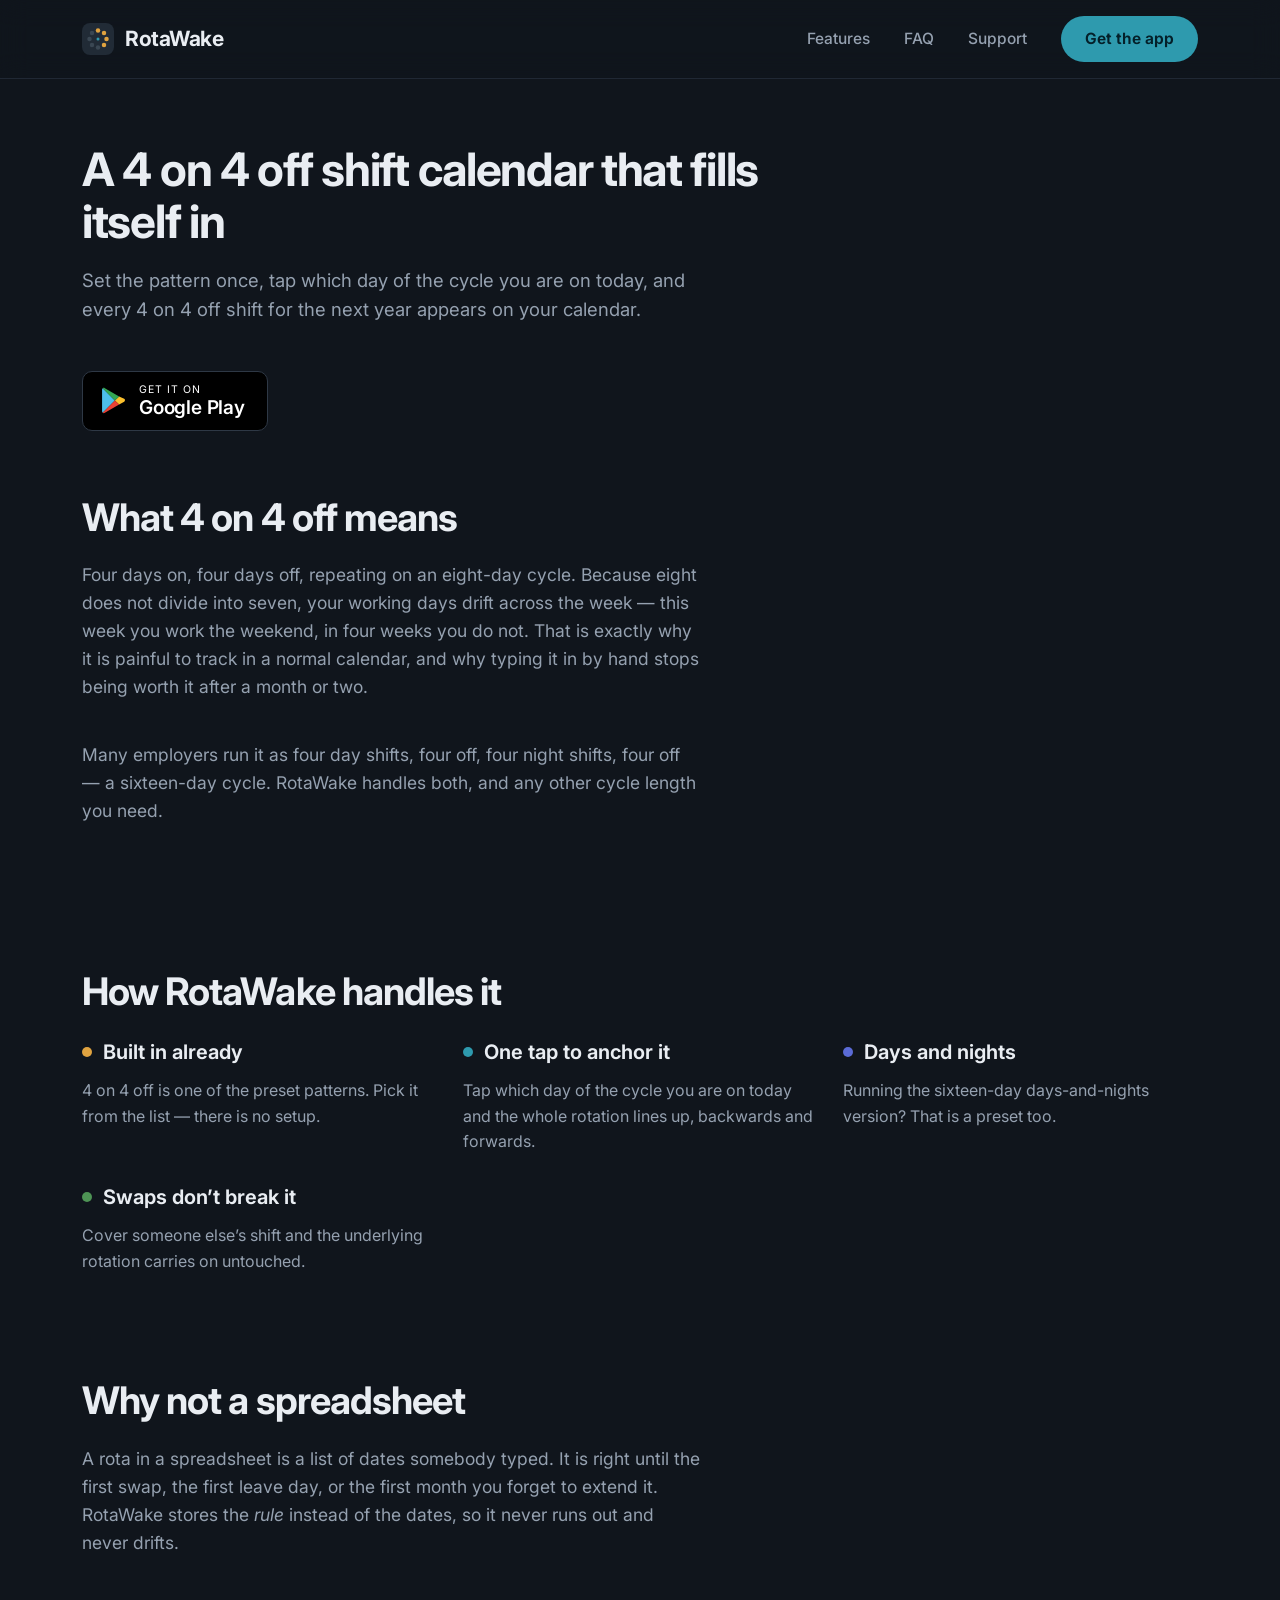
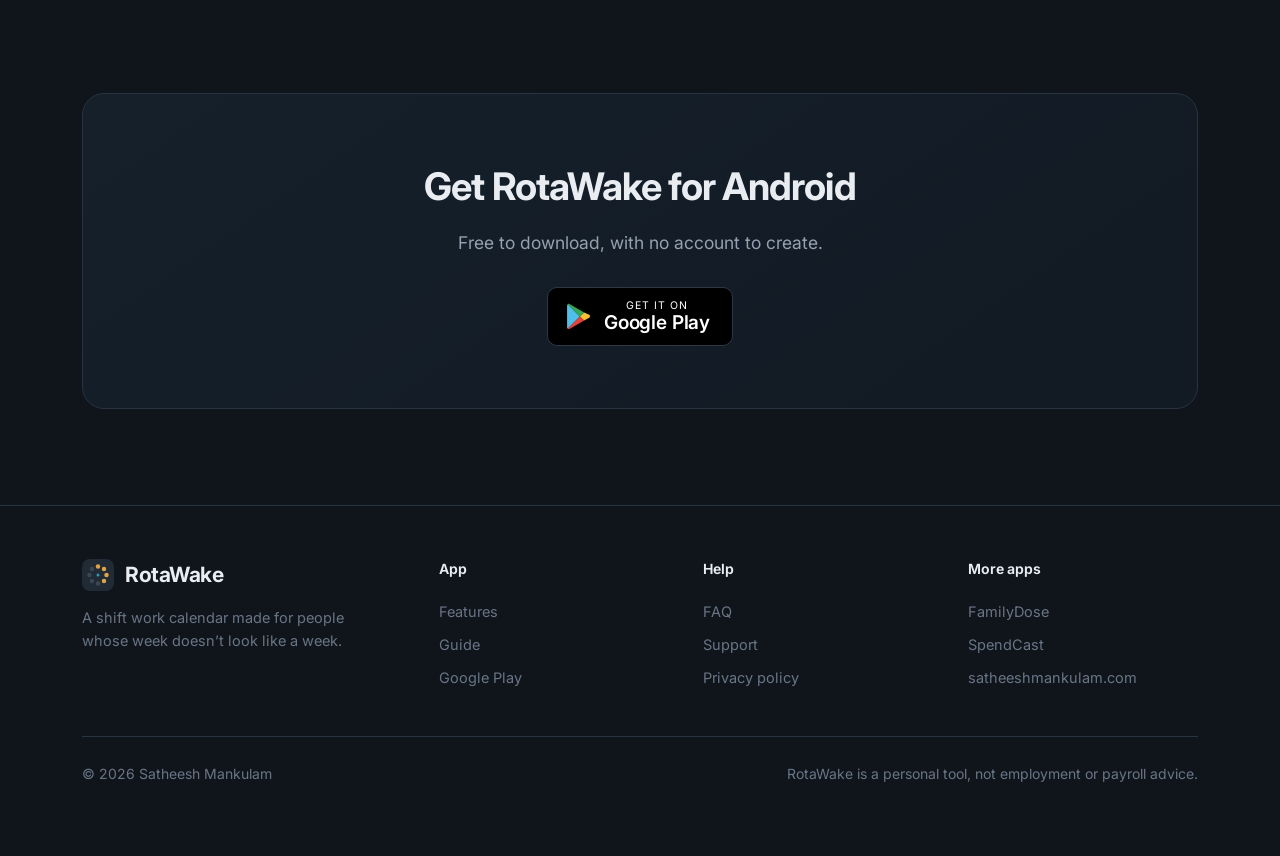
==== commit 5ef46ff4: "Add files via upload" ====
--- a/4-on-4-off-shift-calendar-app/index.html
+++ b/4-on-4-off-shift-calendar-app/index.html
@@ -45,9 +45,9 @@
 .nav{display:flex;align-items:center;gap:34px}
 .nav a{color:var(--dim);font-size:15.5px;font-weight:500}
 .nav a:hover,.nav a[aria-current]{color:var(--ink)}
-.pill{background:var(--teal);color:#042029;font-weight:650;font-size:15.5px;
+.pill,.nav a.pill{background:var(--teal);color:#042029;font-weight:650;font-size:15.5px;
  padding:11px 24px;border-radius:999px}
-.pill:hover{background:var(--teal-l)}
+.pill:hover,.nav a.pill:hover{background:var(--teal-l);color:#042029}
 .menu{display:none}
 .menu summary{list-style:none;cursor:pointer;color:var(--dim);font-size:15px;
  border:1px solid var(--line-s);border-radius:999px;padding:9px 18px}
@@ -79,7 +79,7 @@
 .strip{display:grid;grid-auto-flow:column;grid-auto-columns:218px;gap:18px;
  overflow-x:auto;padding-bottom:12px;scrollbar-width:thin}
 .strip figure{margin:0}
-.strip img{width:100%;border-radius:16px;border:1px solid var(--line);display:block}
+.strip img{width:100%;height:auto;border-radius:16px;border:1px solid var(--line);display:block}
 .strip figcaption{color:var(--mute);font-size:14px;margin-top:10px;text-align:center}
 .band{background:linear-gradient(145deg,#15202B,#121A23);border:1px solid var(--line);
  border-radius:22px;padding:56px 40px;margin-bottom:96px}
@@ -165,7 +165,7 @@
 .stage{position:relative;flex:none;width:408px}
 .phone{width:408px;border:9px solid #202A36;border-radius:40px;overflow:hidden;
  box-shadow:0 34px 80px rgba(0,0,0,.6);background:var(--bg)}
-.phone img{display:block;width:100%}
+.phone img{display:block;width:100%;height:auto}
 .popout{position:absolute;top:126px;left:-16px;right:-16px;background:var(--card);
  border:2px solid var(--teal);border-radius:18px;padding:18px 20px;
  box-shadow:0 22px 55px rgba(0,0,0,.70)}
